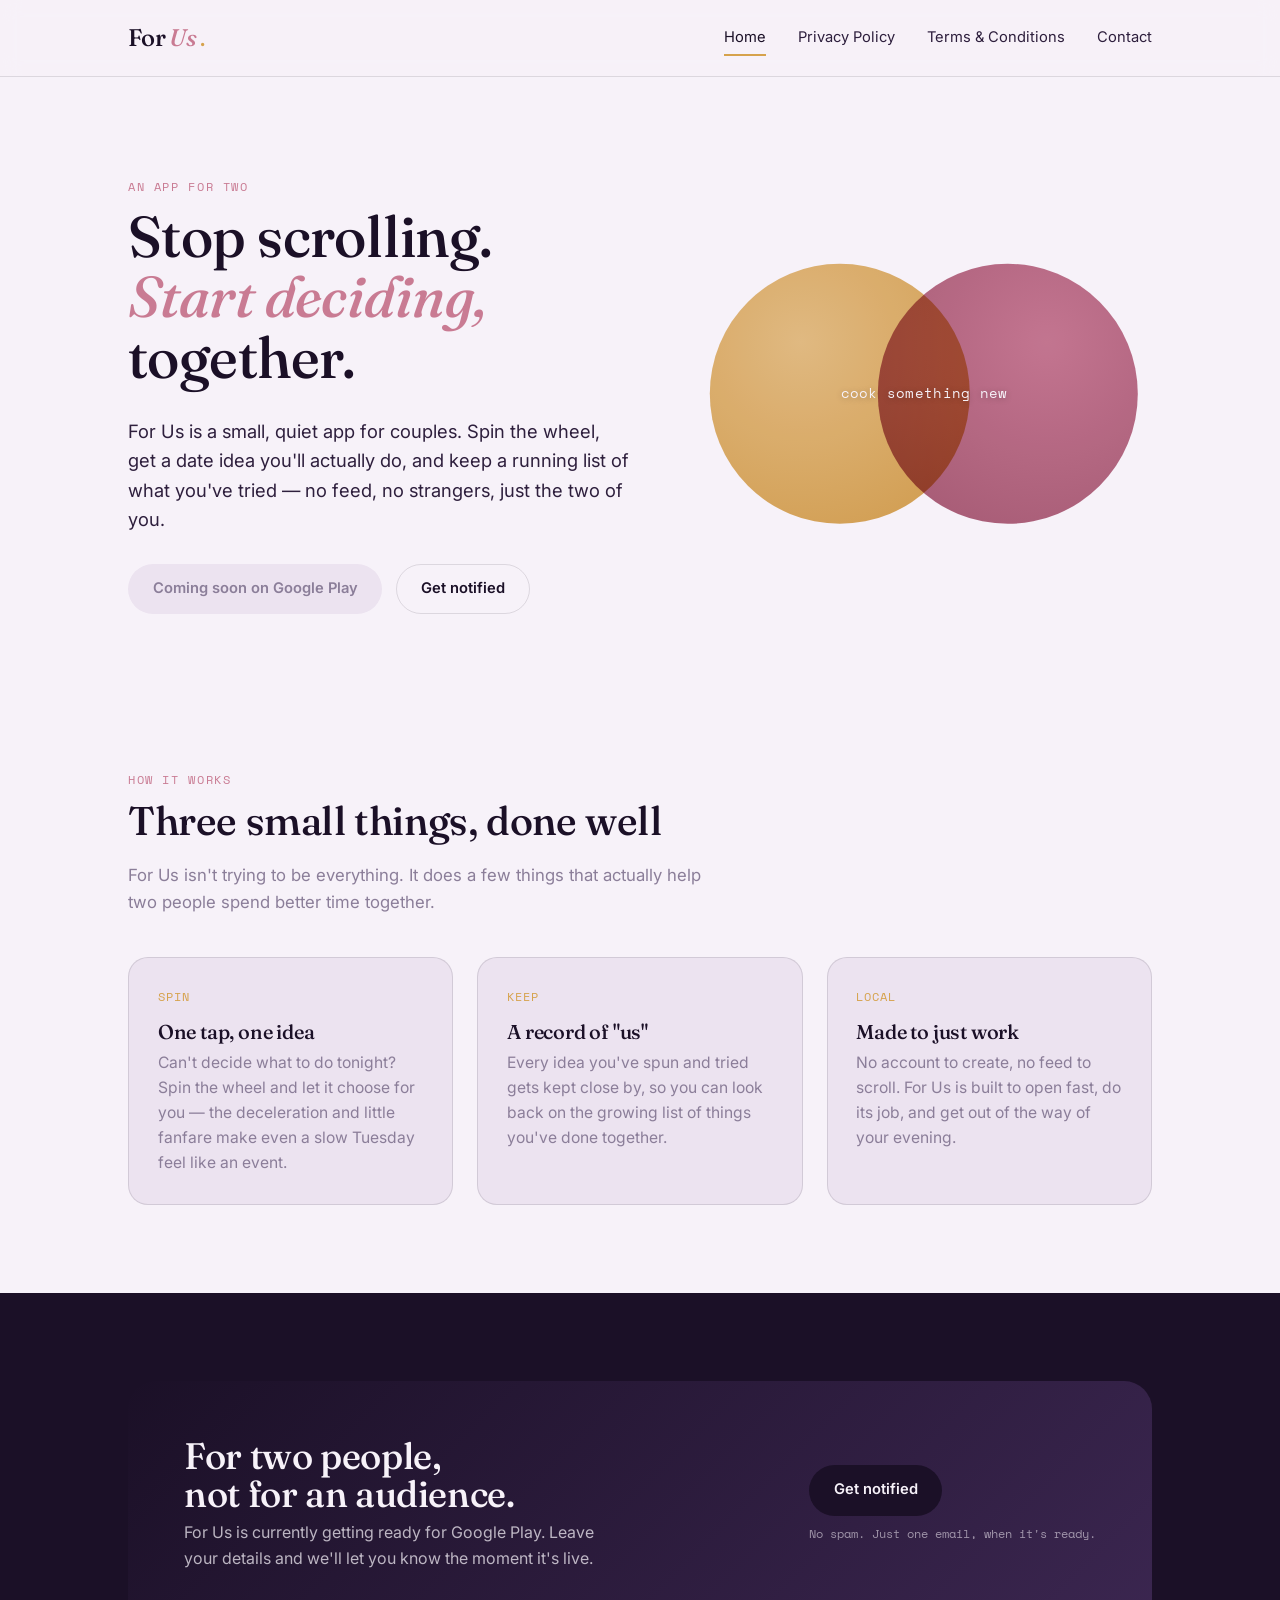
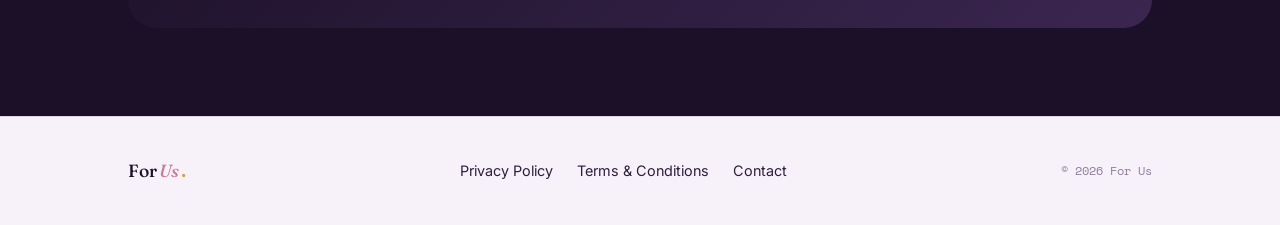
==== index.html @ aa95c403 "Add files via upload" ====
<!DOCTYPE html>
<html lang="en">
<head>
<meta charset="UTF-8">
<meta name="viewport" content="width=device-width, initial-scale=1.0">
<title>For Us — an app for two</title>
<meta name="description" content="For Us is a small app for couples: spin for a date idea, keep track of what you've tried, and decide together — no algorithm required.">
<link rel="preconnect" href="https://fonts.googleapis.com">
<link rel="preconnect" href="https://fonts.gstatic.com" crossorigin>
<link href="https://fonts.googleapis.com/css2?family=Fraunces:ital,wght@0,400;0,500;0,600;1,400;1,500&family=Inter:wght@400;500;600;700&family=Space+Mono:wght@400;700&display=swap" rel="stylesheet">
<link rel="stylesheet" href="assets/css/style.css">
</head>
<body>

<header class="site-header">
  <div class="wrap">
    <a href="index.html" class="wordmark">For<em>Us</em><span class="dot">.</span></a>
    <button class="nav-toggle" aria-expanded="false">MENU</button>
    <nav class="primary">
      <a href="index.html" aria-current="page">Home</a>
      <a href="privacy.html">Privacy Policy</a>
      <a href="terms.html">Terms &amp; Conditions</a>
      <a href="contact.html">Contact</a>
    </nav>
  </div>
</header>

<main>

  <section class="hero">
    <div class="wrap">
      <div>
        <span class="eyebrow">An app for two</span>
        <h1>Stop scrolling.<br><em>Start deciding,</em><br>together.</h1>
        <p class="lede">For Us is a small, quiet app for couples. Spin the wheel, get a date idea you'll actually do, and keep a running list of what you've tried — no feed, no strangers, just the two of you.</p>
        <div class="cta-row">
          <span class="btn btn-pill-soft">Coming soon on Google Play</span>
          <a href="contact.html" class="btn btn-ghost">Get notified</a>
        </div>
      </div>
      <div class="venn" aria-hidden="true">
        <div class="circle a"></div>
        <div class="circle b"></div>
        <div class="overlap-text"><span>cook something new</span></div>
      </div>
    </div>
  </section>

  <section>
    <div class="wrap">
      <div class="section-head">
        <span class="eyebrow">How it works</span>
        <h2>Three small things, done well</h2>
        <p>For Us isn't trying to be everything. It does a few things that actually help two people spend better time together.</p>
      </div>
      <div class="feature-grid">
        <div class="feature-card">
          <span class="mark">SPIN</span>
          <h3>One tap, one idea</h3>
          <p>Can't decide what to do tonight? Spin the wheel and let it choose for you — the deceleration and little fanfare make even a slow Tuesday feel like an event.</p>
        </div>
        <div class="feature-card">
          <span class="mark">KEEP</span>
          <h3>A record of "us"</h3>
          <p>Every idea you've spun and tried gets kept close by, so you can look back on the growing list of things you've done together.</p>
        </div>
        <div class="feature-card">
          <span class="mark">LOCAL</span>
          <h3>Made to just work</h3>
          <p>No account to create, no feed to scroll. For Us is built to open fast, do its job, and get out of the way of your evening.</p>
        </div>
      </div>
    </div>
  </section>

  <section class="section-ink">
    <div class="wrap">
      <div class="cta-band">
        <div>
          <h2>For two people,<br>not for an audience.</h2>
          <p>For Us is currently getting ready for Google Play. Leave your details and we'll let you know the moment it's live.</p>
        </div>
        <div class="cta-actions">
          <a href="contact.html" class="btn btn-solid">Get notified</a>
          <small>No spam. Just one email, when it's ready.</small>
        </div>
      </div>
    </div>
  </section>

</main>

<footer class="site-footer">
  <div class="wrap">
    <a href="index.html" class="wordmark" style="font-size:1.1rem;">For<em>Us</em><span class="dot">.</span></a>
    <nav class="foot-links">
      <a href="privacy.html">Privacy Policy</a>
      <a href="terms.html">Terms &amp; Conditions</a>
      <a href="contact.html">Contact</a>
    </nav>
    <span class="fine">© <span data-year>2026</span> For Us</span>
  </div>
</footer>

<script src="assets/js/main.js"></script>
</body>
</html>
---- assets/css/style.css ----
/* ==========================================================================
   For Us — design tokens
   Ink (deep aubergine) · Paper (pale lavender-white) · Gold · Rose · Mist
   ========================================================================== */

:root {
  --ink: #1B1027;
  --ink-soft: #2E1F3D;
  --paper: #F7F2F9;
  --paper-dim: #ECE3F0;
  --gold: #D6A24C;
  --gold-soft: #E8C384;
  --rose: #C97B93;
  --mist: #8B7E99;
  --line: rgba(27, 16, 39, 0.12);

  --display: 'Fraunces', Georgia, serif;
  --body: 'Inter', -apple-system, BlinkMacSystemFont, sans-serif;
  --mono: 'Space Mono', 'Courier New', monospace;

  --max: 1120px;
  --pad: clamp(1.25rem, 4vw, 3rem);
}

* { box-sizing: border-box; }

html {
  scroll-behavior: smooth;
}

@media (prefers-reduced-motion: reduce) {
  html { scroll-behavior: auto; }
  *, *::before, *::after {
    animation-duration: 0.001ms !important;
    animation-iteration-count: 1 !important;
    transition-duration: 0.001ms !important;
    scroll-behavior: auto !important;
  }
}

body {
  margin: 0;
  background: var(--paper);
  color: var(--ink);
  font-family: var(--body);
  font-size: 16px;
  line-height: 1.6;
  -webkit-font-smoothing: antialiased;
}

img { max-width: 100%; display: block; }

a {
  color: inherit;
  text-decoration-color: var(--rose);
  text-underline-offset: 3px;
}

h1, h2, h3 {
  font-family: var(--display);
  font-weight: 500;
  line-height: 1.05;
  margin: 0 0 0.5em;
  letter-spacing: -0.01em;
}

.eyebrow {
  font-family: var(--mono);
  font-size: 0.72rem;
  letter-spacing: 0.14em;
  text-transform: uppercase;
  color: var(--rose);
  display: inline-block;
  margin-bottom: 0.9em;
}

.wrap {
  max-width: var(--max);
  margin: 0 auto;
  padding-left: var(--pad);
  padding-right: var(--pad);
}

/* ---------- header ---------- */

.site-header {
  position: sticky;
  top: 0;
  z-index: 50;
  background: rgba(247, 242, 249, 0.86);
  backdrop-filter: blur(10px);
  border-bottom: 1px solid var(--line);
}

.site-header .wrap {
  display: flex;
  align-items: center;
  justify-content: space-between;
  height: 76px;
}

.wordmark {
  font-family: var(--display);
  font-size: 1.5rem;
  font-weight: 500;
  letter-spacing: -0.01em;
  text-decoration: none;
  color: var(--ink);
  display: flex;
  align-items: baseline;
  gap: 0.15em;
}
.wordmark em {
  font-style: italic;
  color: var(--rose);
}
.wordmark .dot {
  color: var(--gold);
  font-size: 1.3rem;
  line-height: 0;
}

nav.primary {
  display: flex;
  align-items: center;
  gap: 2rem;
}
nav.primary a {
  font-size: 0.92rem;
  text-decoration: none;
  color: var(--ink-soft);
  position: relative;
}
nav.primary a[aria-current="page"] {
  color: var(--ink);
}
nav.primary a[aria-current="page"]::after {
  content: "";
  position: absolute;
  left: 0; right: 0; bottom: -6px;
  height: 2px;
  background: var(--gold);
}

.nav-toggle { display: none; }

@media (max-width: 720px) {
  nav.primary {
    position: fixed;
    inset: 76px 0 0 0;
    background: var(--paper);
    flex-direction: column;
    justify-content: flex-start;
    align-items: flex-start;
    gap: 1.6rem;
    padding: 2.2rem var(--pad);
    transform: translateY(-8px);
    opacity: 0;
    pointer-events: none;
    transition: opacity 0.2s ease, transform 0.2s ease;
  }
  nav.primary.open {
    opacity: 1;
    transform: translateY(0);
    pointer-events: auto;
  }
  nav.primary a { font-size: 1.25rem; }
  .nav-toggle {
    display: block;
    background: none;
    border: none;
    font-family: var(--mono);
    font-size: 0.8rem;
    letter-spacing: 0.08em;
    cursor: pointer;
    color: var(--ink);
  }
}

/* ---------- buttons ---------- */

.btn {
  display: inline-flex;
  align-items: center;
  gap: 0.5em;
  border-radius: 999px;
  padding: 0.85em 1.6em;
  font-size: 0.92rem;
  font-weight: 600;
  text-decoration: none;
  border: 1px solid transparent;
  cursor: pointer;
  transition: transform 0.15s ease, background 0.15s ease, border-color .15s ease;
}
.btn:focus-visible, a:focus-visible, button:focus-visible {
  outline: 2px solid var(--gold);
  outline-offset: 3px;
}
.btn-solid {
  background: var(--ink);
  color: var(--paper);
}
.btn-solid:hover { transform: translateY(-1px); background: var(--ink-soft); }

.btn-ghost {
  background: transparent;
  border-color: var(--line);
  color: var(--ink);
}
.btn-ghost:hover { border-color: var(--rose); }

.btn-pill-soft {
  background: var(--paper-dim);
  color: var(--mist);
  cursor: default;
}

/* ---------- hero ---------- */

.hero {
  padding: clamp(3rem, 8vw, 6rem) 0 clamp(2rem, 6vw, 4rem);
}
.hero .wrap {
  display: grid;
  grid-template-columns: 1.05fr 0.95fr;
  gap: clamp(2rem, 5vw, 4rem);
  align-items: center;
}
@media (max-width: 860px) {
  .hero .wrap { grid-template-columns: 1fr; }
}

.hero h1 {
  font-size: clamp(2.4rem, 5.2vw, 3.6rem);
}
.hero h1 em {
  font-style: italic;
  color: var(--rose);
}
.hero p.lede {
  font-size: 1.15rem;
  color: var(--ink-soft);
  max-width: 42ch;
  margin: 0 0 1.8rem;
}
.hero .cta-row {
  display: flex;
  flex-wrap: wrap;
  gap: 0.9rem;
  align-items: center;
}

/* signature: interlocking circles */

.venn {
  position: relative;
  width: min(420px, 90vw);
  height: min(420px, 90vw);
  margin: 0 auto;
}
.venn .circle {
  position: absolute;
  top: 50%;
  width: 62%;
  height: 62%;
  border-radius: 50%;
  mix-blend-mode: multiply;
}
.venn .circle.a {
  left: 30%;
  transform: translate(-50%, -50%);
  background: radial-gradient(circle at 35% 30%, var(--gold-soft), var(--gold));
  animation: drift-a 9s ease-in-out infinite;
}
.venn .circle.b {
  left: 70%;
  transform: translate(-50%, -50%);
  background: radial-gradient(circle at 65% 30%, var(--rose), #a85c74);
  animation: drift-b 9s ease-in-out infinite;
}
@keyframes drift-a {
  0%, 100% { left: 30%; }
  50% { left: 34%; }
}
@keyframes drift-b {
  0%, 100% { left: 70%; }
  50% { left: 66%; }
}
.venn .overlap-text {
  position: absolute;
  inset: 0;
  display: flex;
  align-items: center;
  justify-content: center;
  text-align: center;
  padding: 0 18%;
}
.venn .overlap-text span {
  font-family: var(--mono);
  font-size: 0.85rem;
  letter-spacing: 0.02em;
  color: var(--paper);
  text-shadow: 0 1px 6px rgba(0,0,0,0.25);
  transition: opacity 0.5s ease;
}

/* ---------- sections ---------- */

section { padding: clamp(3rem, 7vw, 5.5rem) 0; }
.section-ink {
  background: var(--ink);
  color: var(--paper);
}
.section-ink .eyebrow { color: var(--gold-soft); }
.section-ink .mist-text { color: rgba(247,242,249,0.7); }

.section-head {
  max-width: 60ch;
  margin-bottom: 2.6rem;
}
.section-head h2 { font-size: clamp(1.8rem, 3.4vw, 2.5rem); }
.section-head p { color: var(--mist); font-size: 1.05rem; }
.section-ink .section-head p { color: rgba(247,242,249,0.72); }

.feature-grid {
  display: grid;
  grid-template-columns: repeat(3, 1fr);
  gap: 1.5rem;
}
@media (max-width: 860px) {
  .feature-grid { grid-template-columns: 1fr; }
}
.feature-card {
  background: var(--paper-dim);
  border-radius: 20px;
  padding: 1.8rem;
  border: 1px solid var(--line);
}
.section-ink .feature-card {
  background: rgba(247,242,249,0.06);
  border-color: rgba(247,242,249,0.14);
}
.feature-card .mark {
  font-family: var(--mono);
  font-size: 0.75rem;
  color: var(--gold);
  letter-spacing: 0.08em;
  display: block;
  margin-bottom: 0.9rem;
}
.feature-card h3 {
  font-size: 1.25rem;
  margin-bottom: 0.5rem;
}
.feature-card p {
  color: var(--mist);
  font-size: 0.98rem;
  margin: 0;
}
.section-ink .feature-card p { color: rgba(247,242,249,0.72); }

/* download / CTA band */
.cta-band {
  display: flex;
  flex-wrap: wrap;
  align-items: center;
  justify-content: space-between;
  gap: 2rem;
  background: linear-gradient(135deg, var(--ink) 0%, #3B2650 100%);
  color: var(--paper);
  border-radius: 28px;
  padding: clamp(2rem, 5vw, 3.5rem);
}
.cta-band h2 { font-size: clamp(1.7rem, 3vw, 2.3rem); margin-bottom: 0.4rem; }
.cta-band p { color: rgba(247,242,249,0.72); margin: 0; max-width: 44ch; }
.cta-actions { display: flex; flex-direction: column; gap: 0.6rem; align-items: flex-start; }
.cta-actions small { font-family: var(--mono); font-size: 0.72rem; color: rgba(247,242,249,0.55); }

/* ---------- footer ---------- */

.site-footer {
  border-top: 1px solid var(--line);
  padding: 2.5rem 0;
}
.site-footer .wrap {
  display: flex;
  flex-wrap: wrap;
  gap: 1.5rem;
  align-items: center;
  justify-content: space-between;
}
.site-footer .foot-links {
  display: flex;
  gap: 1.5rem;
  flex-wrap: wrap;
  font-size: 0.9rem;
}
.site-footer .foot-links a { text-decoration: none; color: var(--ink-soft); }
.site-footer .foot-links a:hover { color: var(--rose); }
.site-footer .fine {
  font-family: var(--mono);
  font-size: 0.75rem;
  color: var(--mist);
}

/* ---------- legal / doc pages ---------- */

.doc {
  padding: clamp(2.5rem, 6vw, 4rem) 0 4rem;
}
.doc .wrap { max-width: 760px; }
.doc h1 { font-size: clamp(2rem, 4vw, 2.6rem); margin-bottom: 0.3rem; }
.doc .updated {
  font-family: var(--mono);
  font-size: 0.78rem;
  color: var(--mist);
  margin-bottom: 2.5rem;
  display: block;
}
.doc h2 {
  font-size: 1.3rem;
  margin-top: 2.4rem;
  padding-top: 0.4rem;
  border-top: 1px solid var(--line);
}
.doc h2:first-of-type { border-top: none; padding-top: 0; }
.doc p, .doc li { color: var(--ink-soft); font-size: 1rem; }
.doc ul { padding-left: 1.2rem; }
.doc a { color: var(--rose); }
.doc strong { color: var(--ink); }
.doc .callout {
  background: var(--paper-dim);
  border-left: 3px solid var(--gold);
  border-radius: 4px;
  padding: 1rem 1.2rem;
  font-size: 0.92rem;
  color: var(--ink-soft);
  margin: 1.5rem 0;
}

/* ---------- contact page specifics ---------- */

.contact-grid {
  display: grid;
  grid-template-columns: repeat(2, 1fr);
  gap: 1.5rem;
  margin-top: 2rem;
}
@media (max-width: 700px) {
  .contact-grid { grid-template-columns: 1fr; }
}
.contact-card {
  background: var(--paper-dim);
  border-radius: 18px;
  padding: 1.6rem;
  border: 1px solid var(--line);
}
.contact-card .mark {
  font-family: var(--mono);
  font-size: 0.72rem;
  color: var(--rose);
  letter-spacing: 0.08em;
  display: block;
  margin-bottom: 0.6rem;
}
.contact-card a.big-link {
  font-family: var(--display);
  font-size: 1.3rem;
  text-decoration: none;
  color: var(--ink);
}
.contact-card a.big-link:hover { color: var(--rose); }
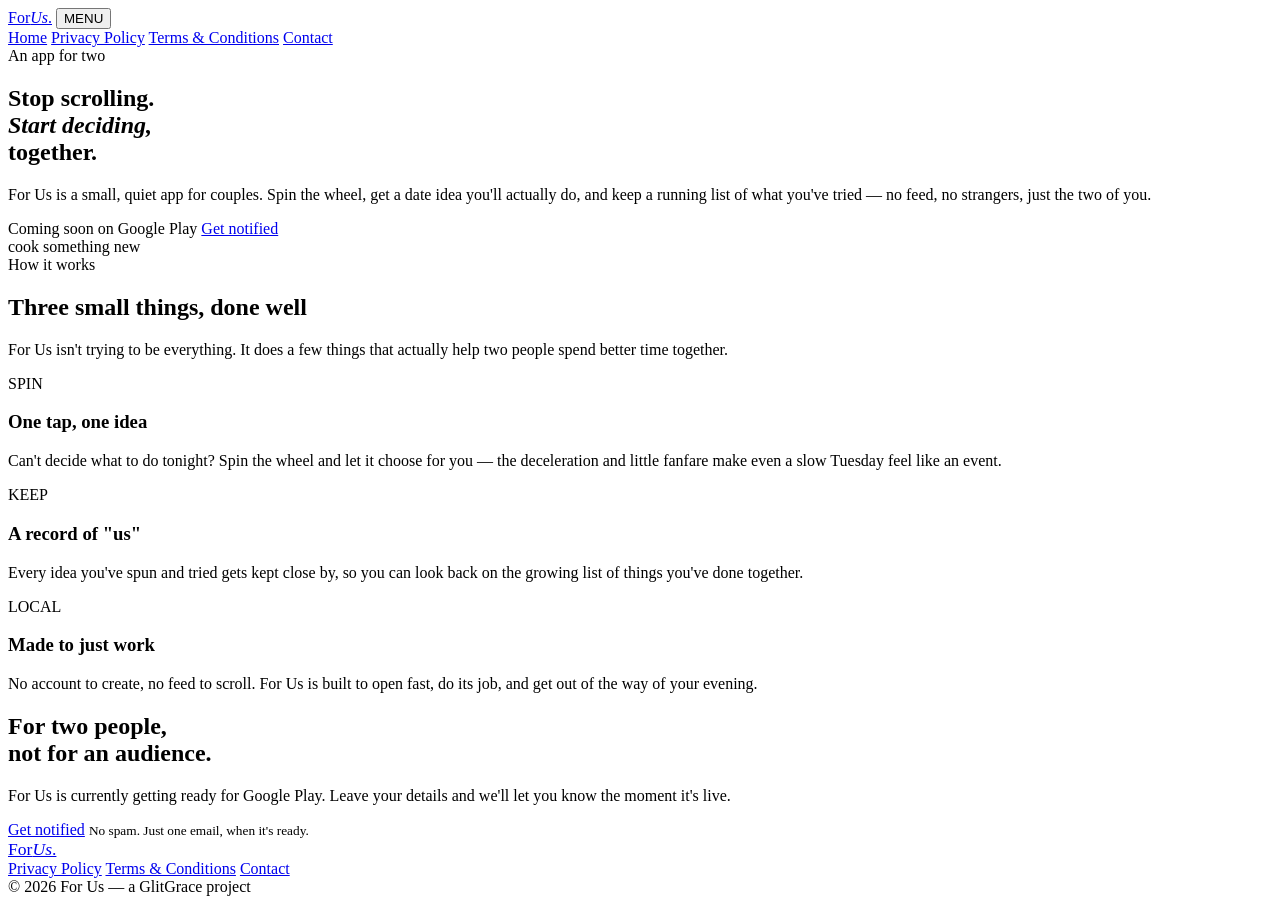
==== commit 5fd5feea: "Add files via upload" ====
--- a/index.html
+++ b/index.html
@@ -3,24 +3,95 @@
 <head>
 <meta charset="UTF-8">
 <meta name="viewport" content="width=device-width, initial-scale=1.0">
-<title>For Us — an app for two</title>
+<title>For Us — an app for two, by GlitGrace</title>
 <meta name="description" content="For Us is a small app for couples: spin for a date idea, keep track of what you've tried, and decide together — no algorithm required.">
+<meta name="keywords" content="For Us app, couples app, date night app, date idea generator, relationship app, GlitGrace">
+<meta name="author" content="GlitGrace">
+<meta name="robots" content="index, follow">
+<link rel="canonical" href="https://glitgrace.in/">
+
+<!-- Favicons -->
+<link rel="icon" href="/favicon.ico" sizes="any">
+<link rel="icon" type="image/svg+xml" href="/assets/img/favicon.svg">
+<link rel="apple-touch-icon" href="/assets/img/apple-touch-icon.png">
+<link rel="manifest" href="/site.webmanifest">
+<meta name="theme-color" content="#1B1027">
+
+<!-- Open Graph -->
+<meta property="og:type" content="website">
+<meta property="og:site_name" content="For Us">
+<meta property="og:title" content="For Us — an app for two">
+<meta property="og:description" content="Stop scrolling. Start deciding, together. Spin for a date idea and keep a running list of what you've tried.">
+<meta property="og:url" content="https://glitgrace.in/">
+<meta property="og:image" content="https://glitgrace.in/assets/img/og-image.png">
+<meta property="og:image:width" content="1200">
+<meta property="og:image:height" content="630">
+<meta property="og:image:alt" content="For Us — an app for two">
+<meta property="og:locale" content="en_IN">
+
+<!-- Twitter -->
+<meta name="twitter:card" content="summary_large_image">
+<meta name="twitter:title" content="For Us — an app for two">
+<meta name="twitter:description" content="Stop scrolling. Start deciding, together. Spin for a date idea and keep a running list of what you've tried.">
+<meta name="twitter:image" content="https://glitgrace.in/assets/img/og-image.png">
+
 <link rel="preconnect" href="https://fonts.googleapis.com">
 <link rel="preconnect" href="https://fonts.gstatic.com" crossorigin>
 <link href="https://fonts.googleapis.com/css2?family=Fraunces:ital,wght@0,400;0,500;0,600;1,400;1,500&family=Inter:wght@400;500;600;700&family=Space+Mono:wght@400;700&display=swap" rel="stylesheet">
-<link rel="stylesheet" href="assets/css/style.css">
+<link rel="stylesheet" href="/assets/css/style.css">
+
+<!-- Structured data -->
+<script type="application/ld+json">
+{
+  "@context": "https://schema.org",
+  "@graph": [
+    {
+      "@type": "Organization",
+      "@id": "https://glitgrace.in/#organization",
+      "name": "GlitGrace",
+      "url": "https://glitgrace.in/",
+      "logo": "https://glitgrace.in/assets/img/icon-512.png",
+      "email": "contact@glitgrace.in",
+      "sameAs": []
+    },
+    {
+      "@type": "WebSite",
+      "@id": "https://glitgrace.in/#website",
+      "url": "https://glitgrace.in/",
+      "name": "For Us",
+      "publisher": { "@id": "https://glitgrace.in/#organization" },
+      "inLanguage": "en"
+    },
+    {
+      "@type": "MobileApplication",
+      "name": "For Us",
+      "operatingSystem": "Android",
+      "applicationCategory": "LifestyleApplication",
+      "description": "A quiet app for couples: spin for a date idea, keep track of what you've tried, and decide together.",
+      "url": "https://glitgrace.in/",
+      "image": "https://glitgrace.in/assets/img/og-image.png",
+      "publisher": { "@id": "https://glitgrace.in/#organization" },
+      "offers": {
+        "@type": "Offer",
+        "price": "0",
+        "priceCurrency": "INR"
+      }
+    }
+  ]
+}
+</script>
 </head>
 <body>
 
 <header class="site-header">
   <div class="wrap">
-    <a href="index.html" class="wordmark">For<em>Us</em><span class="dot">.</span></a>
+    <a href="/" class="wordmark">For<em>Us</em><span class="dot">.</span></a>
     <button class="nav-toggle" aria-expanded="false">MENU</button>
     <nav class="primary">
-      <a href="index.html" aria-current="page">Home</a>
-      <a href="privacy.html">Privacy Policy</a>
-      <a href="terms.html">Terms &amp; Conditions</a>
-      <a href="contact.html">Contact</a>
+      <a href="/" aria-current="page">Home</a>
+      <a href="/privacy.html">Privacy Policy</a>
+      <a href="/terms.html">Terms &amp; Conditions</a>
+      <a href="/contact.html">Contact</a>
     </nav>
   </div>
 </header>
@@ -35,7 +106,7 @@
         <p class="lede">For Us is a small, quiet app for couples. Spin the wheel, get a date idea you'll actually do, and keep a running list of what you've tried — no feed, no strangers, just the two of you.</p>
         <div class="cta-row">
           <span class="btn btn-pill-soft">Coming soon on Google Play</span>
-          <a href="contact.html" class="btn btn-ghost">Get notified</a>
+          <a href="/contact.html" class="btn btn-ghost">Get notified</a>
         </div>
       </div>
       <div class="venn" aria-hidden="true">
@@ -81,7 +152,7 @@
           <p>For Us is currently getting ready for Google Play. Leave your details and we'll let you know the moment it's live.</p>
         </div>
         <div class="cta-actions">
-          <a href="contact.html" class="btn btn-solid">Get notified</a>
+          <a href="/contact.html" class="btn btn-solid">Get notified</a>
           <small>No spam. Just one email, when it's ready.</small>
         </div>
       </div>
@@ -92,16 +163,16 @@
 
 <footer class="site-footer">
   <div class="wrap">
-    <a href="index.html" class="wordmark" style="font-size:1.1rem;">For<em>Us</em><span class="dot">.</span></a>
+    <a href="/" class="wordmark" style="font-size:1.1rem;">For<em>Us</em><span class="dot">.</span></a>
     <nav class="foot-links">
-      <a href="privacy.html">Privacy Policy</a>
-      <a href="terms.html">Terms &amp; Conditions</a>
-      <a href="contact.html">Contact</a>
+      <a href="/privacy.html">Privacy Policy</a>
+      <a href="/terms.html">Terms &amp; Conditions</a>
+      <a href="/contact.html">Contact</a>
     </nav>
-    <span class="fine">© <span data-year>2026</span> For Us</span>
+    <span class="fine">© <span data-year>2026</span> For Us — a GlitGrace project</span>
   </div>
 </footer>
 
-<script src="assets/js/main.js"></script>
+<script src="/assets/js/main.js"></script>
 </body>
 </html>
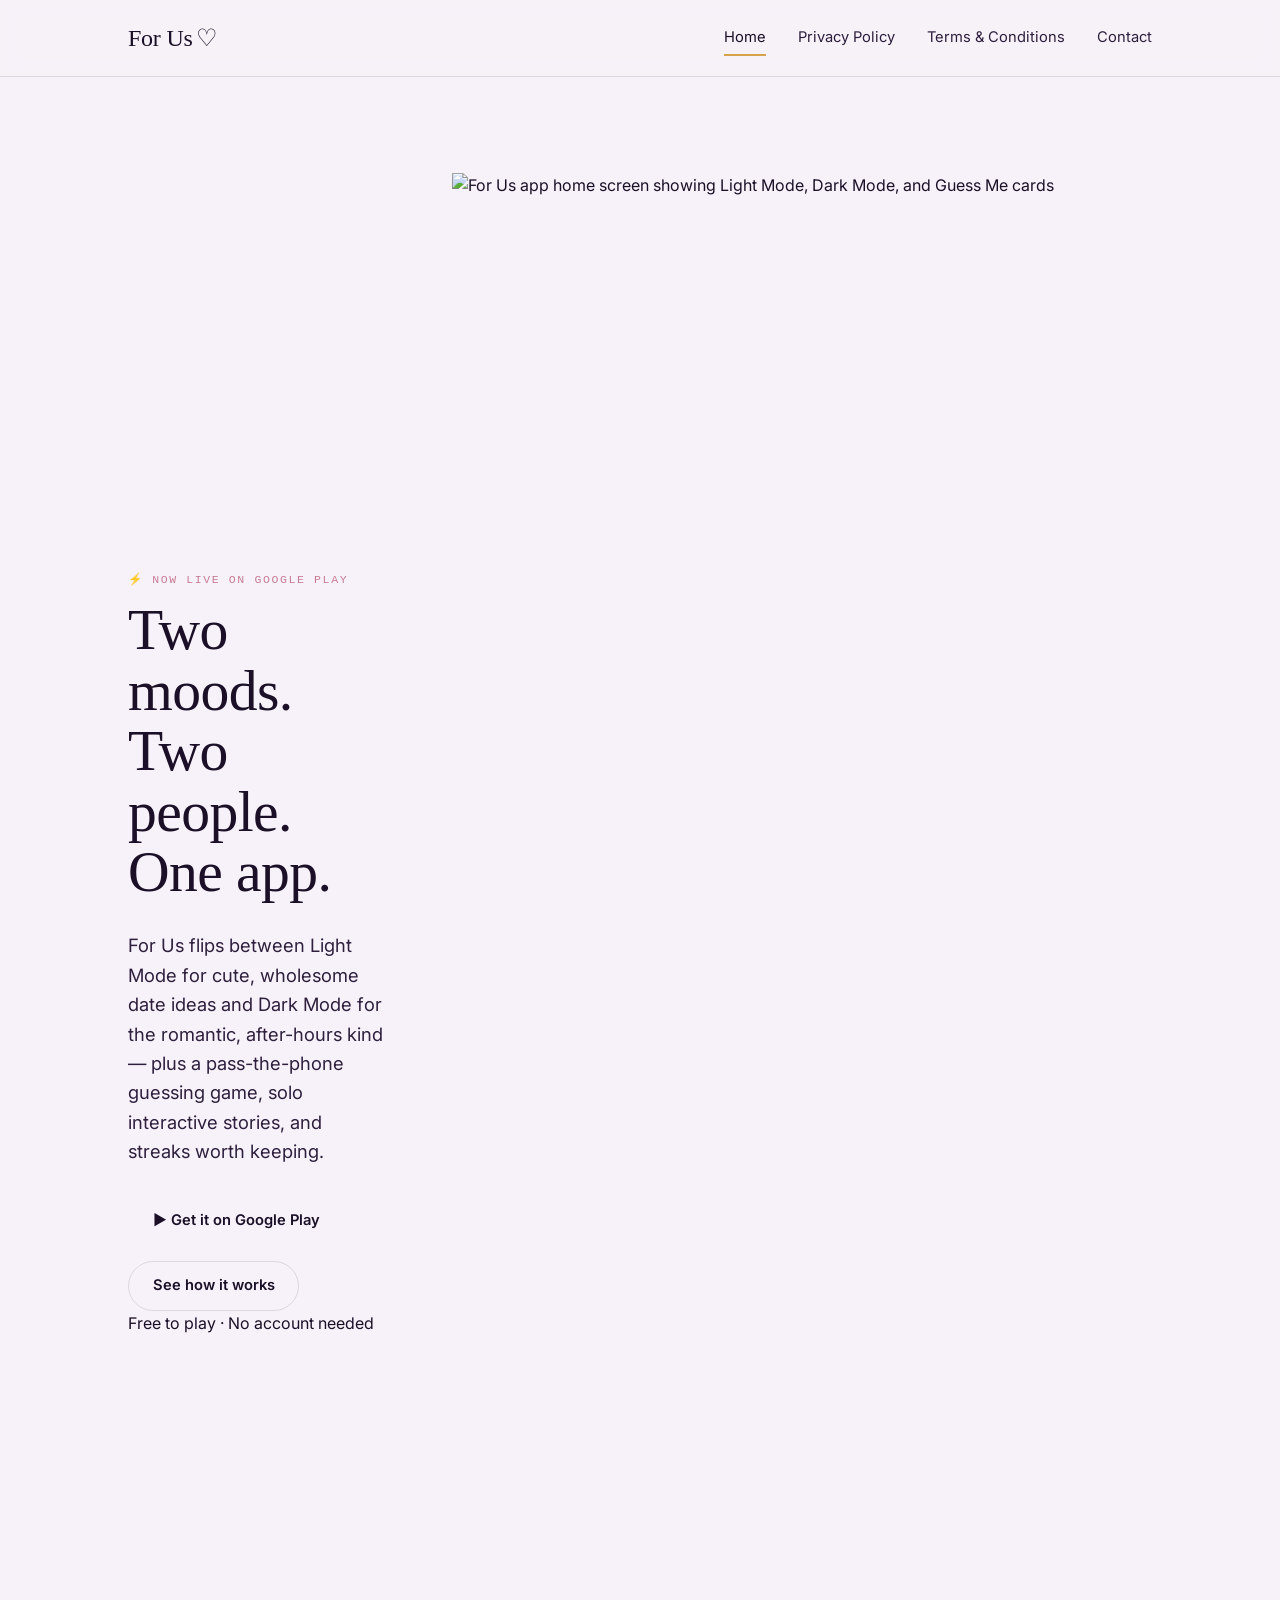
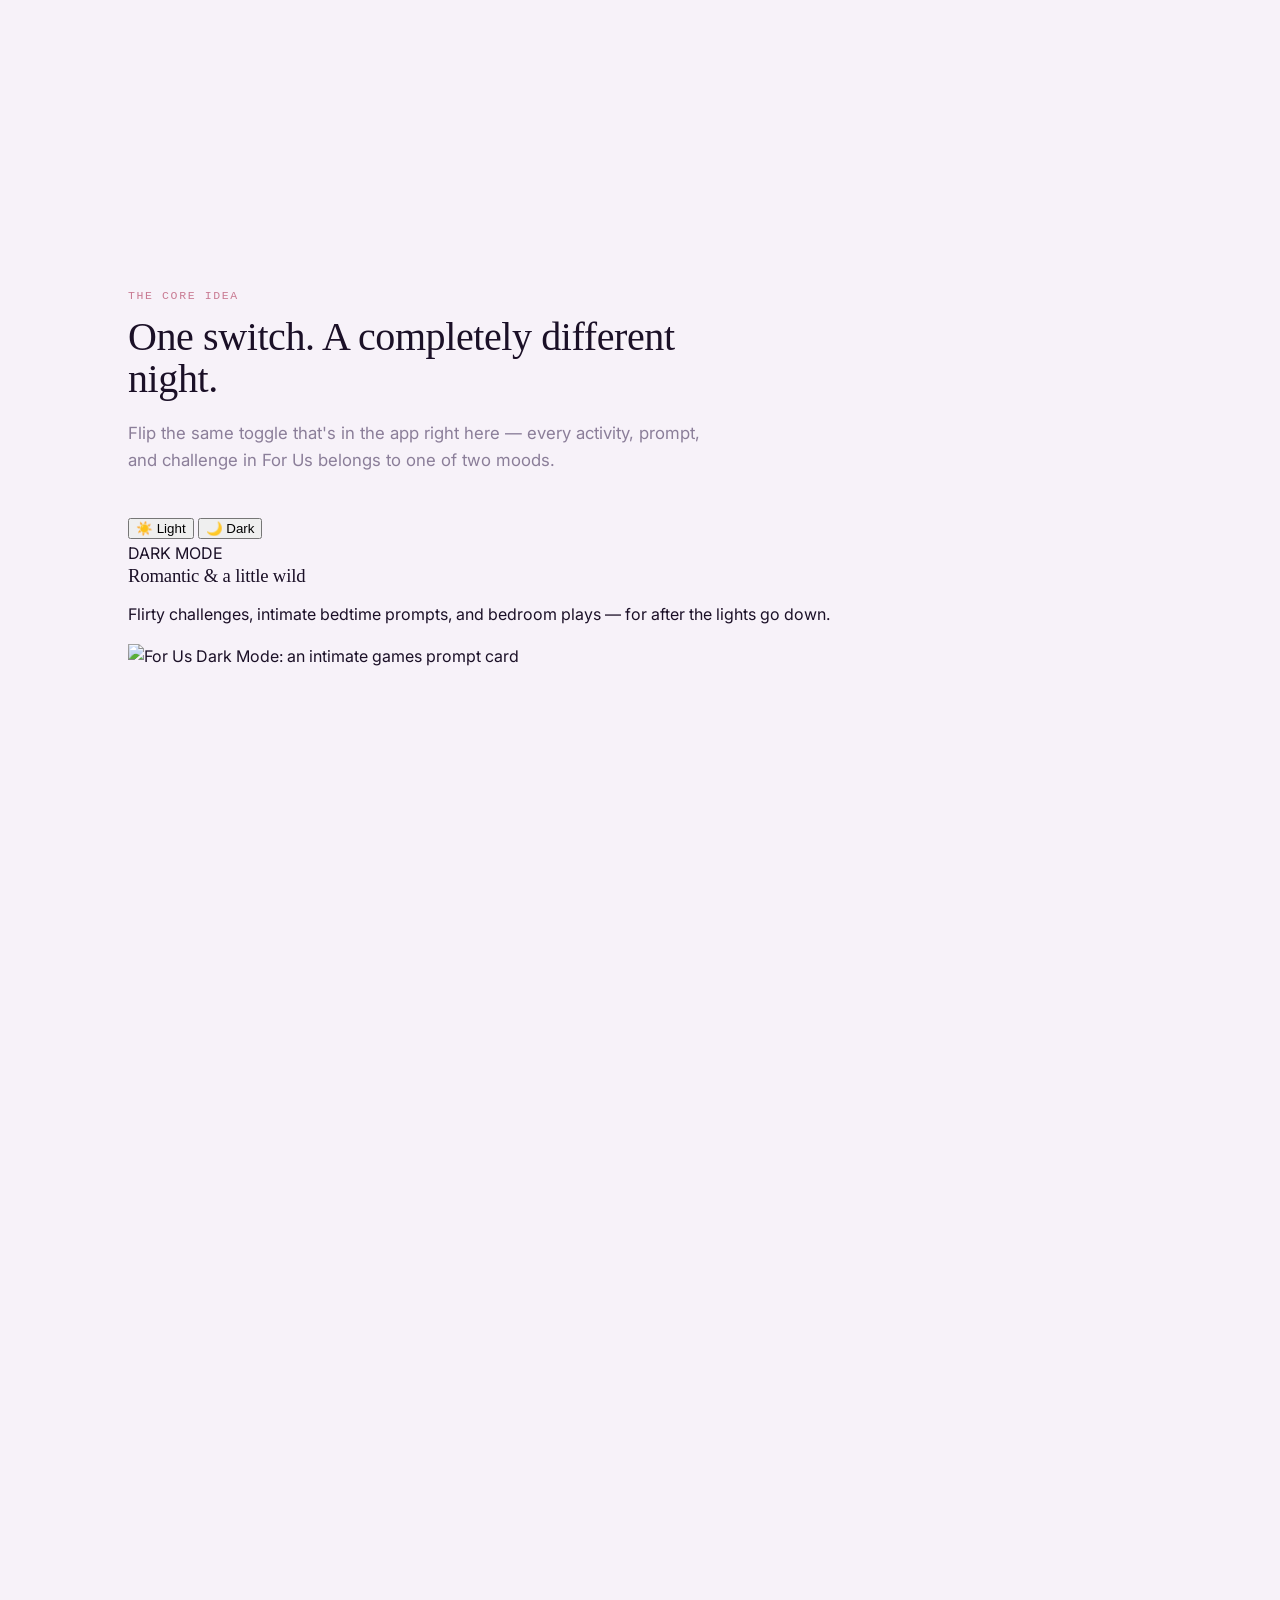
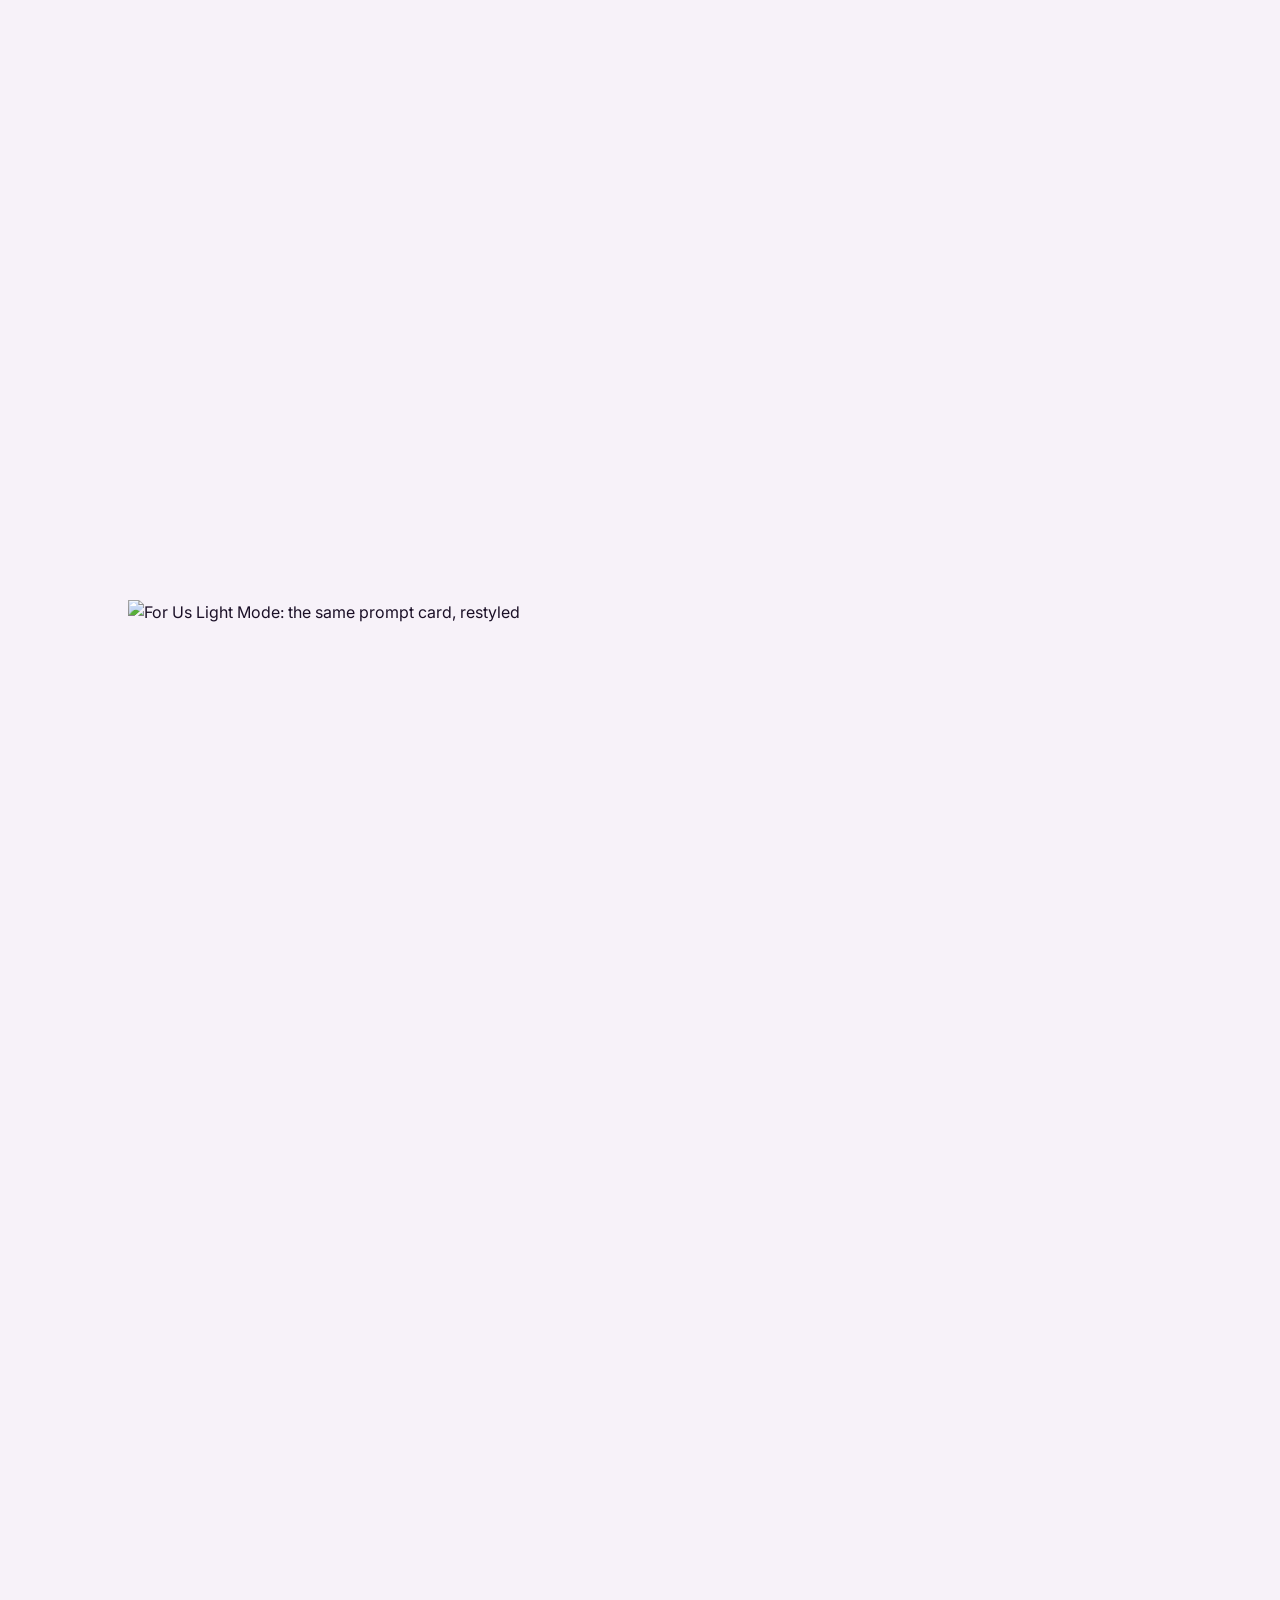
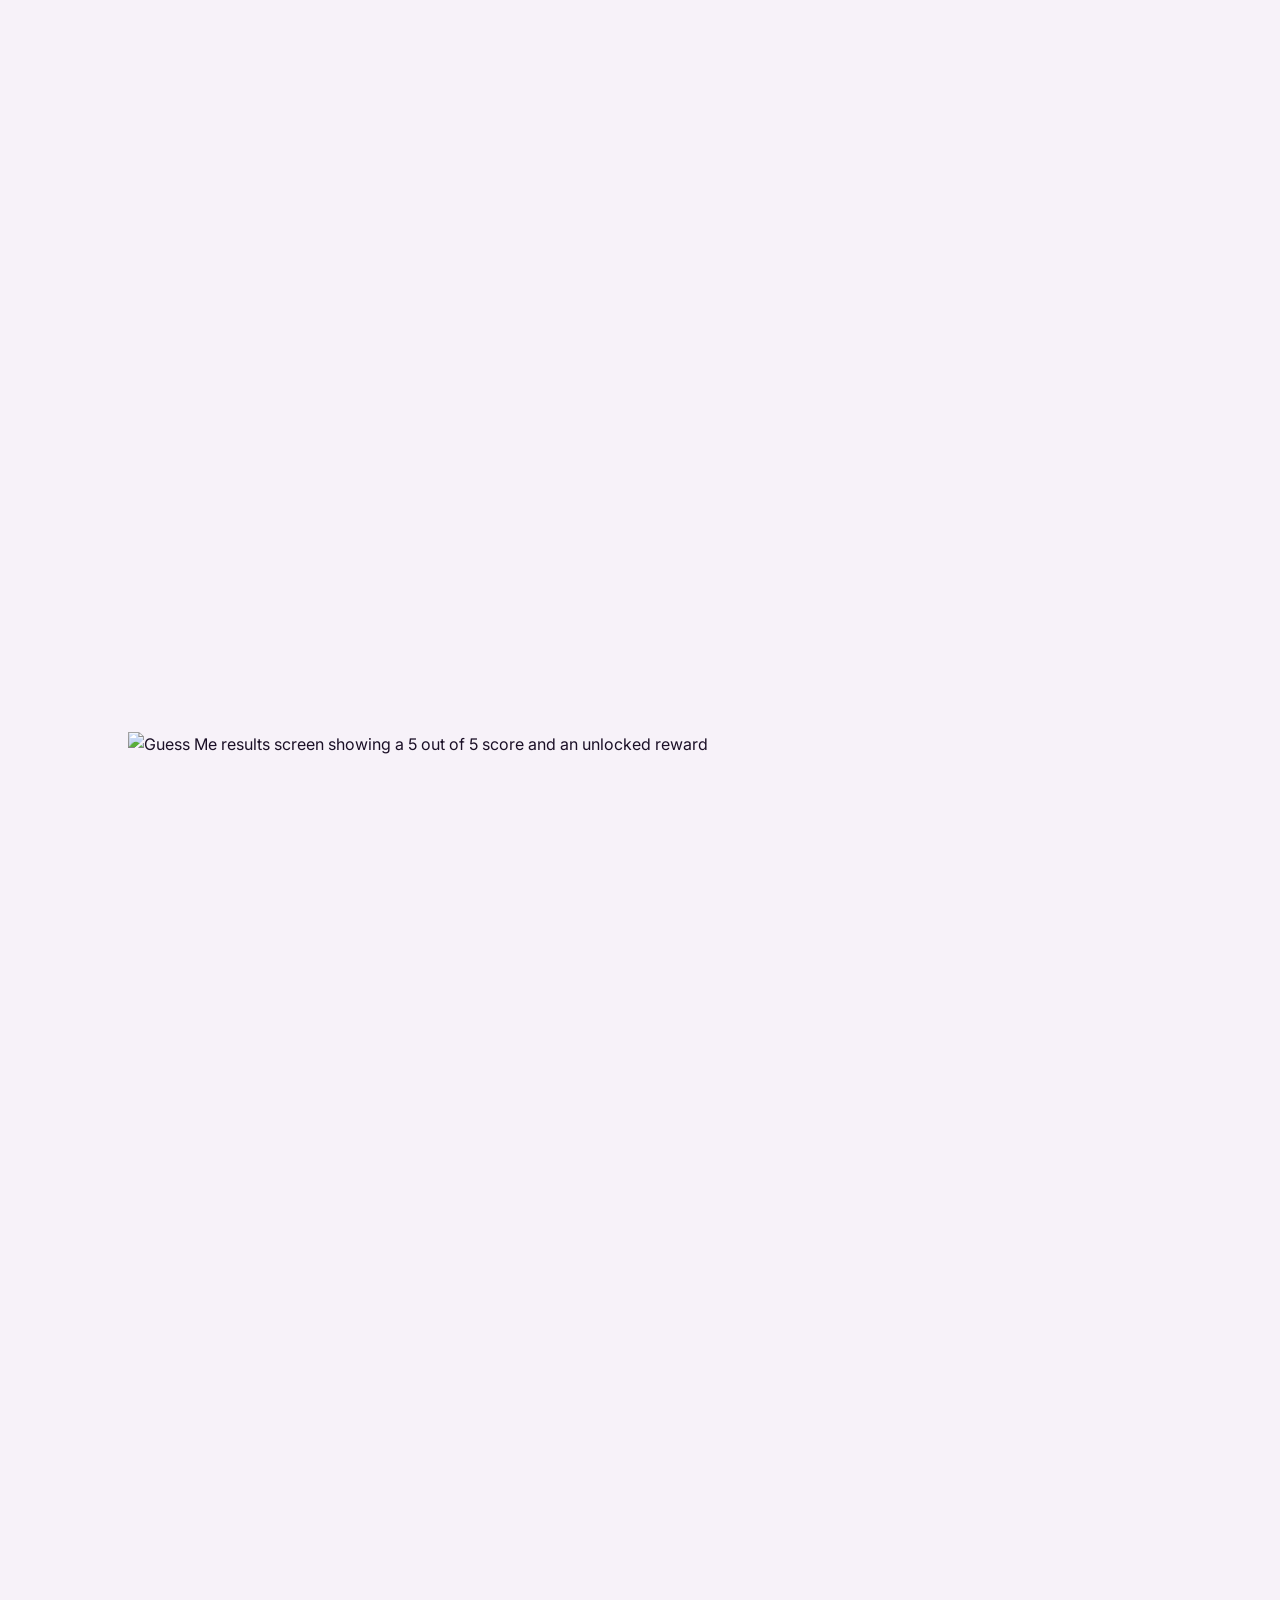
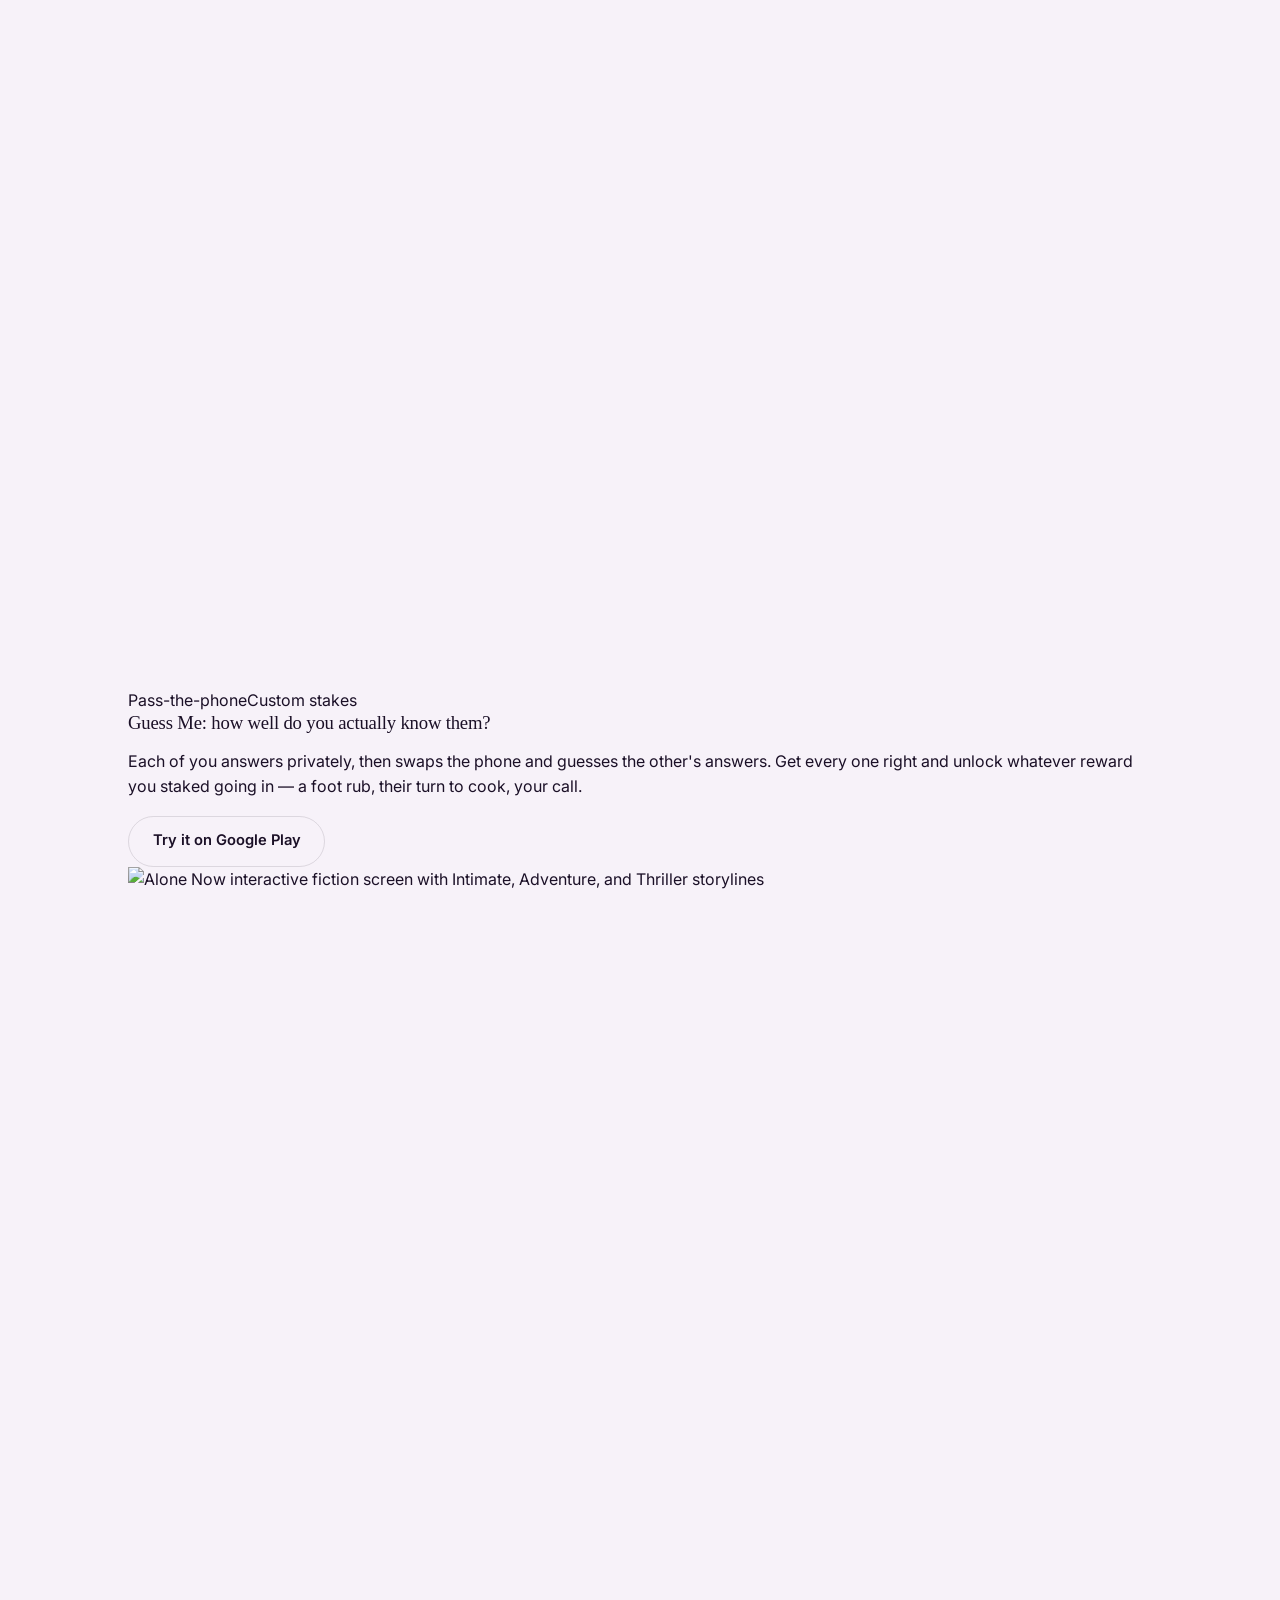
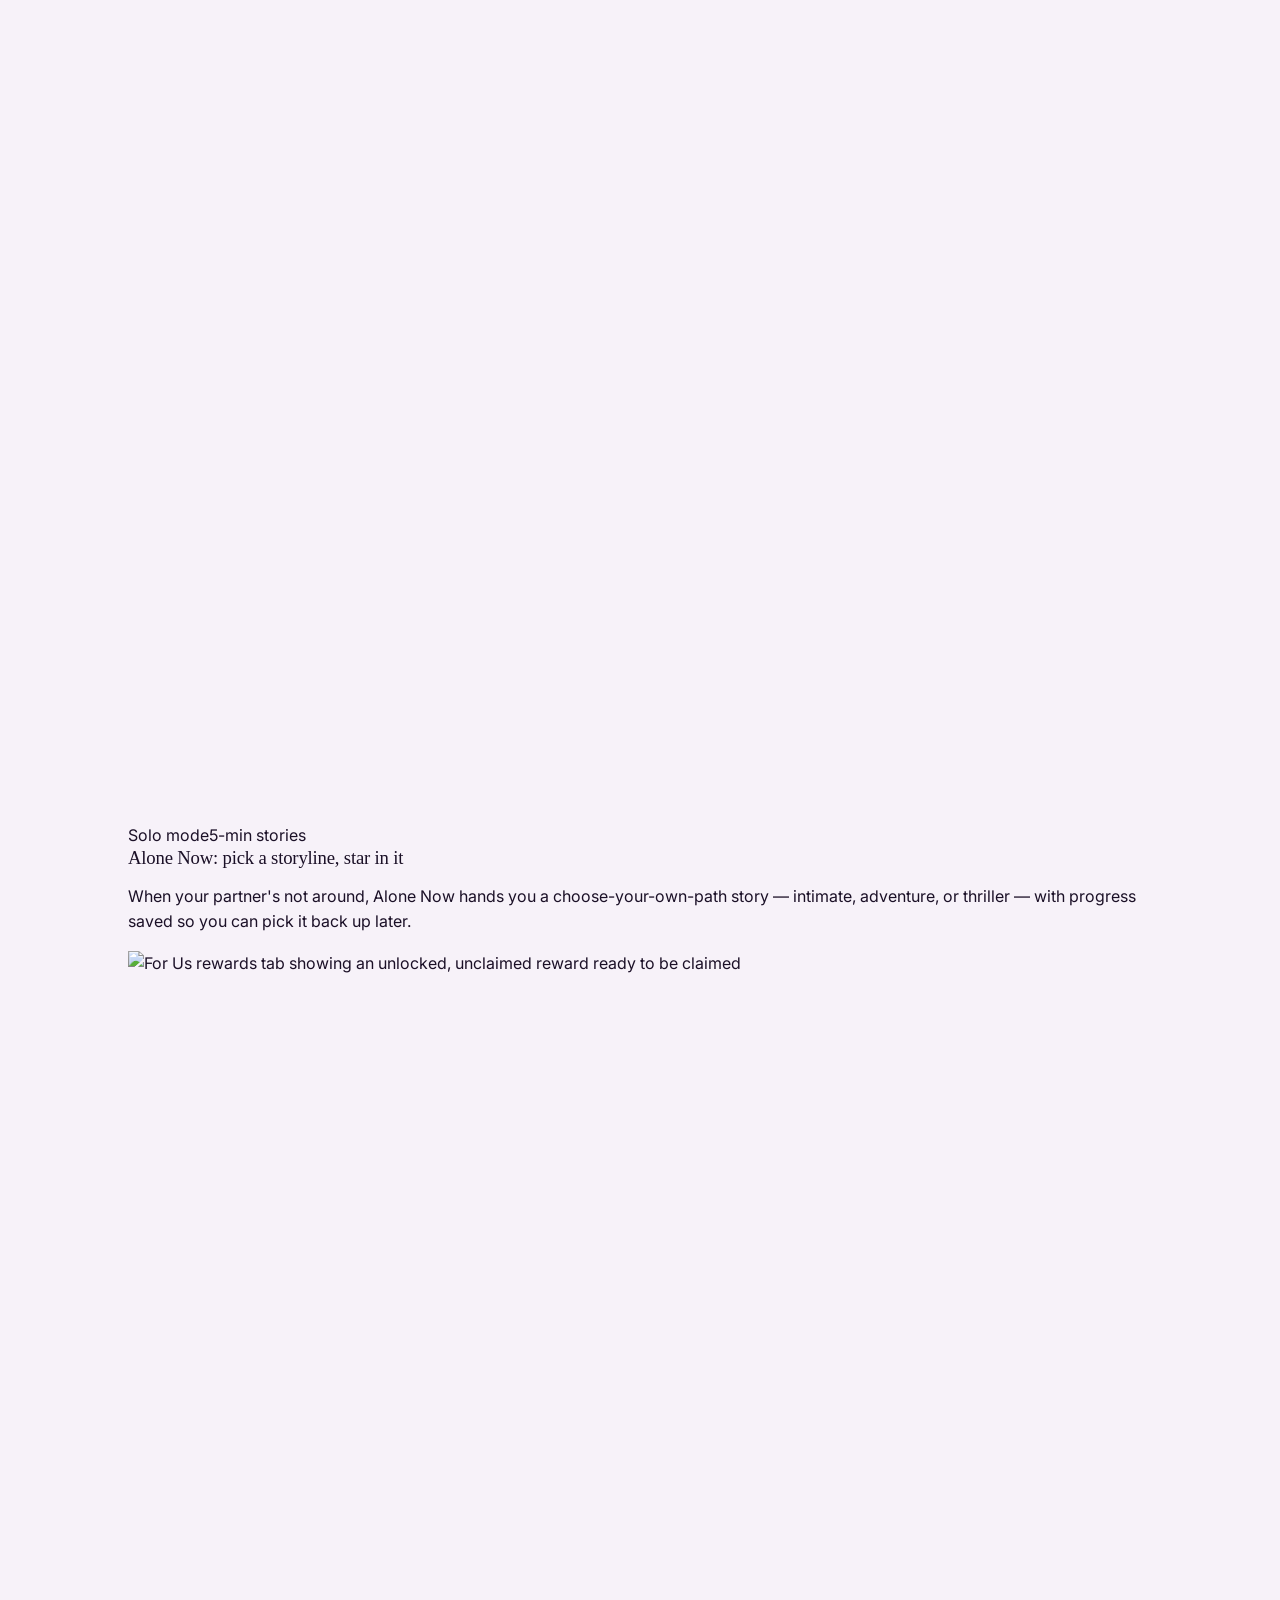
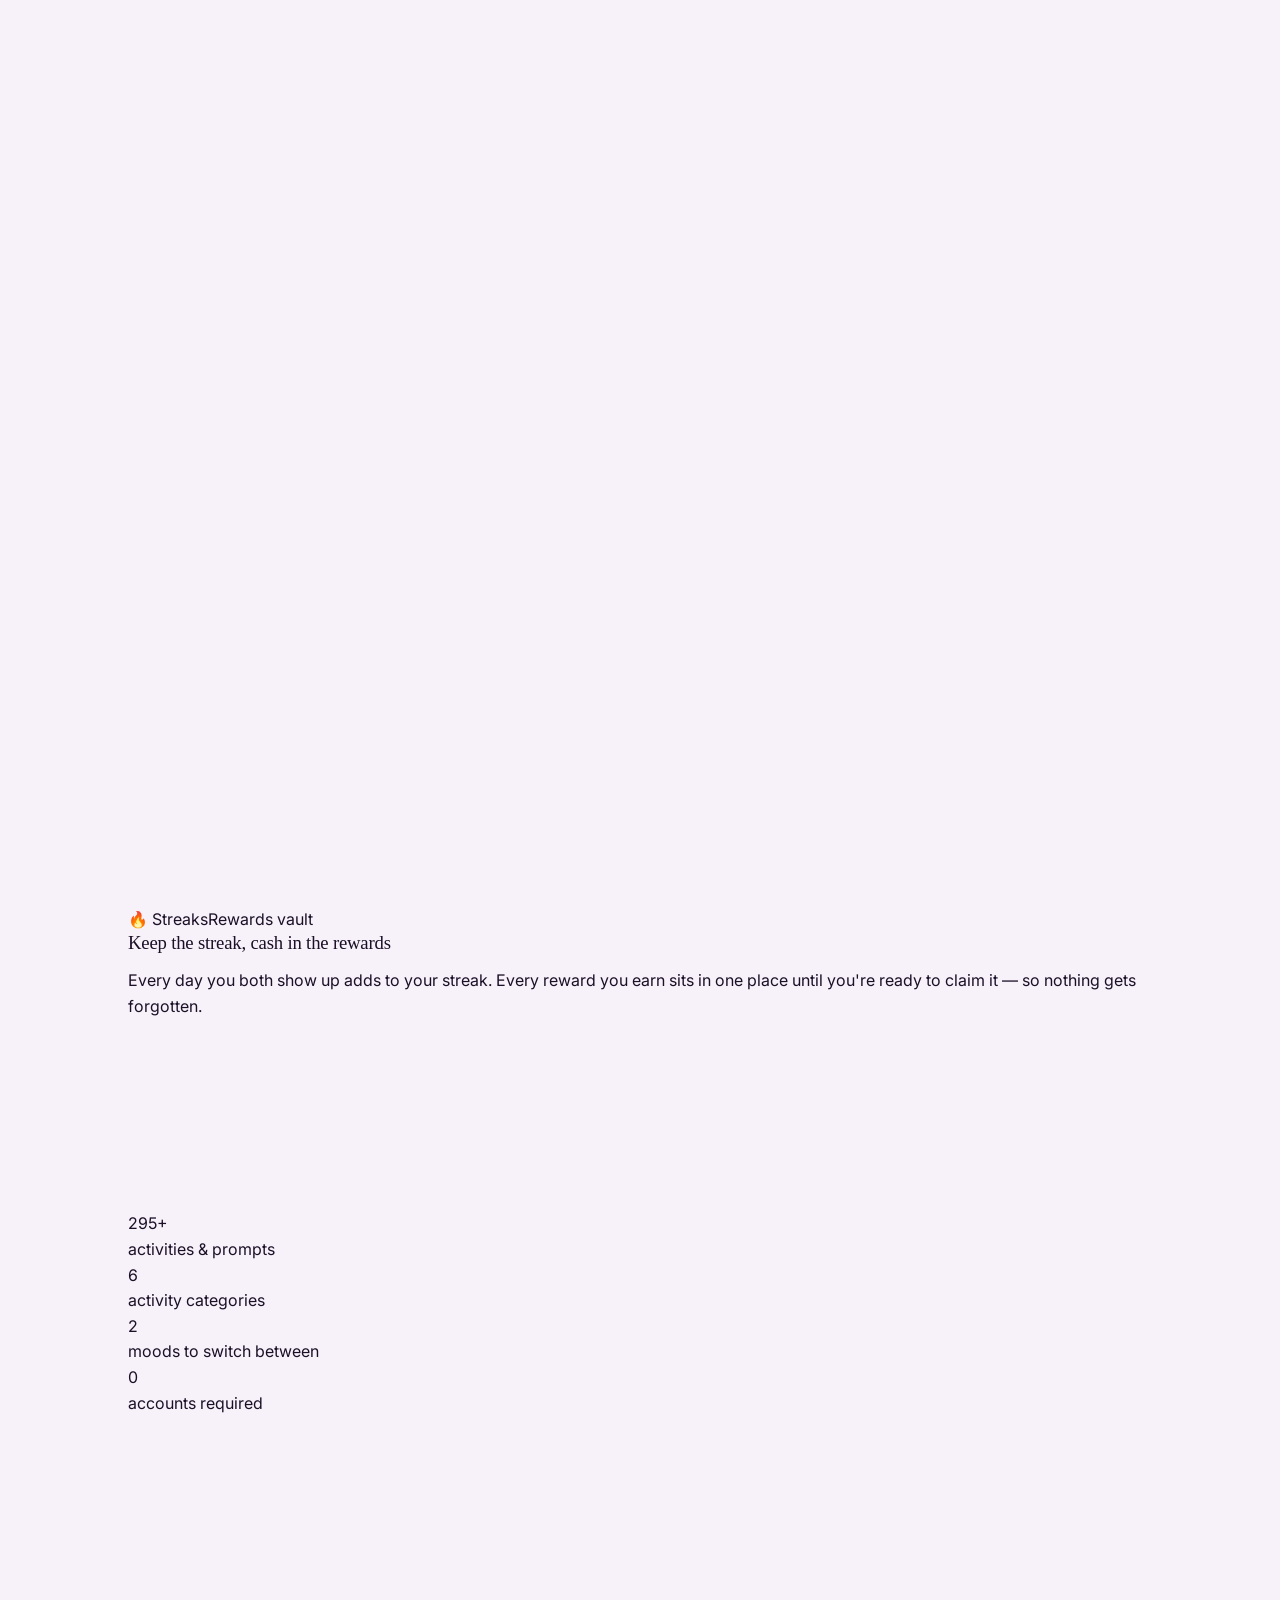
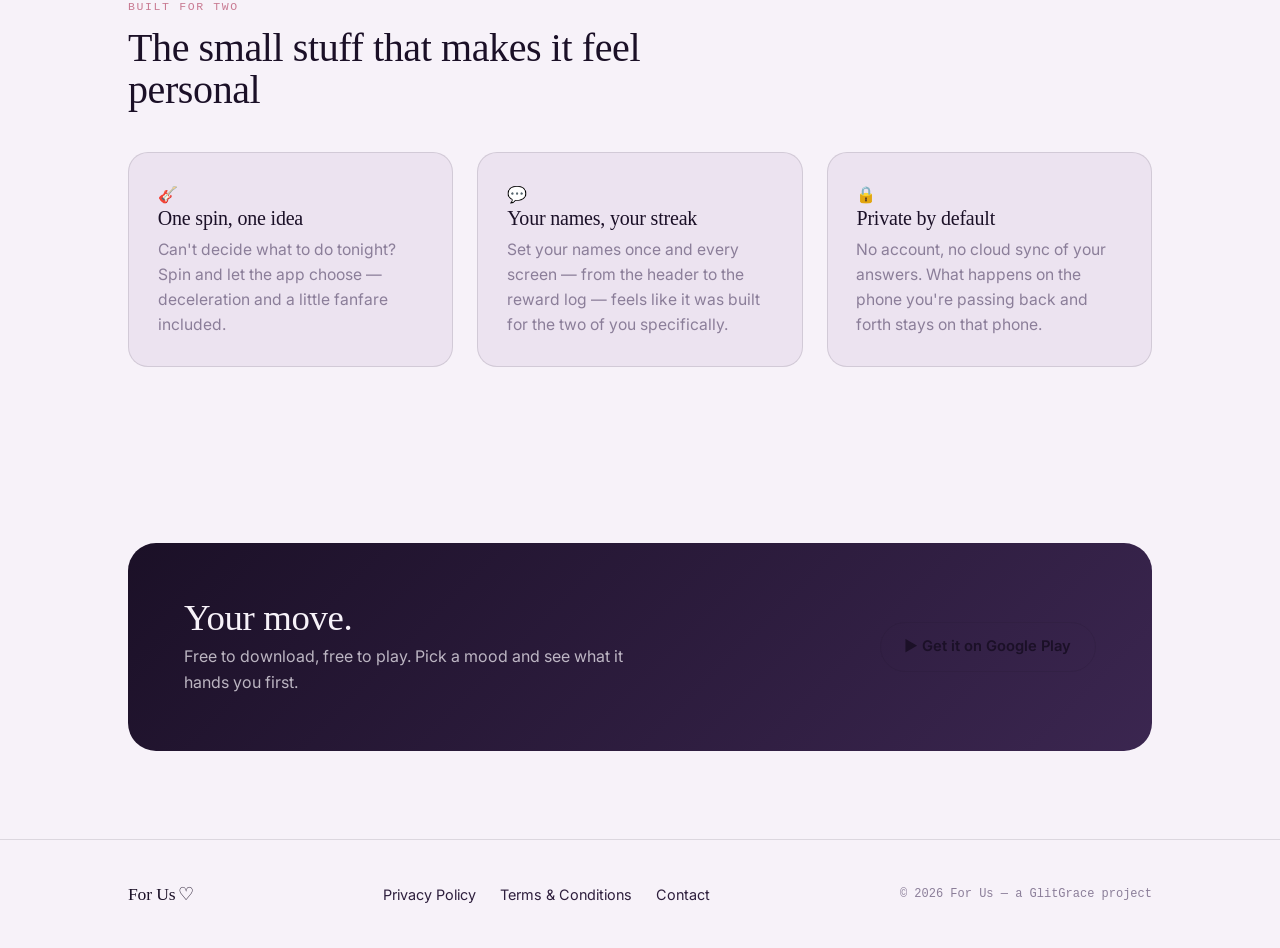
==== commit da115aef: "Revise HTML metadata and content for app promotion Updated the title, meta descriptions, and keyword" ====
--- a/index.html
+++ b/index.html
@@ -3,44 +3,40 @@
 <head>
 <meta charset="UTF-8">
 <meta name="viewport" content="width=device-width, initial-scale=1.0">
-<title>For Us — an app for two, by GlitGrace</title>
-<meta name="description" content="For Us is a small app for couples: spin for a date idea, keep track of what you've tried, and decide together — no algorithm required.">
-<meta name="keywords" content="For Us app, couples app, date night app, date idea generator, relationship app, GlitGrace">
+<title>For Us — two moods, two people, one app</title>
+<meta name="description" content="For Us is the couples app with two sides: Light Mode for cute, wholesome activities and Dark Mode for romantic, intimate ones. Plus Guess Me, a pass-the-phone game, and Alone Now interactive stories. Free on Google Play.">
+<meta name="keywords" content="For Us app, couples app, date night app, couples game, Guess Me game, relationship app, GlitGrace">
 <meta name="author" content="GlitGrace">
 <meta name="robots" content="index, follow">
 <link rel="canonical" href="https://glitgrace.in/">
 
-<!-- Favicons -->
 <link rel="icon" href="/favicon.ico" sizes="any">
 <link rel="icon" type="image/svg+xml" href="/assets/img/favicon.svg">
 <link rel="apple-touch-icon" href="/assets/img/apple-touch-icon.png">
 <link rel="manifest" href="/site.webmanifest">
-<meta name="theme-color" content="#1B1027">
-
-<!-- Open Graph -->
+<meta name="theme-color" content="#0E0B18">
+
 <meta property="og:type" content="website">
 <meta property="og:site_name" content="For Us">
-<meta property="og:title" content="For Us — an app for two">
-<meta property="og:description" content="Stop scrolling. Start deciding, together. Spin for a date idea and keep a running list of what you've tried.">
+<meta property="og:title" content="For Us — two moods, two people, one app">
+<meta property="og:description" content="Light Mode for cute, wholesome activities. Dark Mode for romantic ones. Plus a pass-the-phone game and interactive stories. Free on Google Play.">
 <meta property="og:url" content="https://glitgrace.in/">
 <meta property="og:image" content="https://glitgrace.in/assets/img/og-image.png">
 <meta property="og:image:width" content="1200">
 <meta property="og:image:height" content="630">
-<meta property="og:image:alt" content="For Us — an app for two">
+<meta property="og:image:alt" content="For Us — two moods, two people, one app">
 <meta property="og:locale" content="en_IN">
 
-<!-- Twitter -->
 <meta name="twitter:card" content="summary_large_image">
-<meta name="twitter:title" content="For Us — an app for two">
-<meta name="twitter:description" content="Stop scrolling. Start deciding, together. Spin for a date idea and keep a running list of what you've tried.">
+<meta name="twitter:title" content="For Us — two moods, two people, one app">
+<meta name="twitter:description" content="Light Mode for cute, wholesome activities. Dark Mode for romantic ones. Free on Google Play.">
 <meta name="twitter:image" content="https://glitgrace.in/assets/img/og-image.png">
 
 <link rel="preconnect" href="https://fonts.googleapis.com">
 <link rel="preconnect" href="https://fonts.gstatic.com" crossorigin>
-<link href="https://fonts.googleapis.com/css2?family=Fraunces:ital,wght@0,400;0,500;0,600;1,400;1,500&family=Inter:wght@400;500;600;700&family=Space+Mono:wght@400;700&display=swap" rel="stylesheet">
+<link href="https://fonts.googleapis.com/css2?family=Baloo+2:wght@500;600;700;800&family=Inter:wght@400;500;600;700&display=swap" rel="stylesheet">
 <link rel="stylesheet" href="/assets/css/style.css">
 
-<!-- Structured data -->
 <script type="application/ld+json">
 {
   "@context": "https://schema.org",
@@ -67,8 +63,9 @@
       "name": "For Us",
       "operatingSystem": "Android",
       "applicationCategory": "LifestyleApplication",
-      "description": "A quiet app for couples: spin for a date idea, keep track of what you've tried, and decide together.",
+      "description": "A couples app with two content moods (wholesome and romantic), a pass-the-phone guessing game with rewards, and interactive solo stories.",
       "url": "https://glitgrace.in/",
+      "installUrl": "https://play.google.com/store/apps/details?id=com.yash.forus",
       "image": "https://glitgrace.in/assets/img/og-image.png",
       "publisher": { "@id": "https://glitgrace.in/#organization" },
       "offers": {
@@ -85,7 +82,7 @@
 
 <header class="site-header">
   <div class="wrap">
-    <a href="/" class="wordmark">For<em>Us</em><span class="dot">.</span></a>
+    <a href="/" class="wordmark">For Us <span class="heart">&#9825;</span></a>
     <button class="nav-toggle" aria-expanded="false">MENU</button>
     <nav class="primary">
       <a href="/" aria-current="page">Home</a>
@@ -101,60 +98,151 @@
   <section class="hero">
     <div class="wrap">
       <div>
-        <span class="eyebrow">An app for two</span>
-        <h1>Stop scrolling.<br><em>Start deciding,</em><br>together.</h1>
-        <p class="lede">For Us is a small, quiet app for couples. Spin the wheel, get a date idea you'll actually do, and keep a running list of what you've tried — no feed, no strangers, just the two of you.</p>
+        <span class="eyebrow">&#9889; Now live on Google Play</span>
+        <h1>Two moods.<br>Two people.<br><span class="grad-text">One app.</span></h1>
+        <p class="lede">For Us flips between Light Mode for cute, wholesome date ideas and Dark Mode for the romantic, after-hours kind — plus a pass-the-phone guessing game, solo interactive stories, and streaks worth keeping.</p>
         <div class="cta-row">
-          <span class="btn btn-pill-soft">Coming soon on Google Play</span>
-          <a href="/contact.html" class="btn btn-ghost">Get notified</a>
-        </div>
-      </div>
-      <div class="venn" aria-hidden="true">
-        <div class="circle a"></div>
-        <div class="circle b"></div>
-        <div class="overlap-text"><span>cook something new</span></div>
-      </div>
-    </div>
-  </section>
-
-  <section>
+          <a href="https://play.google.com/store/apps/details?id=com.yash.forus" class="btn btn-grad btn-lg" target="_blank" rel="noopener">&#9654; Get it on Google Play</a>
+          <a href="#moods" class="btn btn-ghost">See how it works</a>
+        </div>
+        <div class="microcopy"><span class="dot"></span> Free to play &middot; No account needed</div>
+      </div>
+      <div class="hero-visual">
+        <div class="glow"></div>
+        <div class="phone">
+          <img src="/assets/img/app/home.jpg" alt="For Us app home screen showing Light Mode, Dark Mode, and Guess Me cards" width="700" height="1556" loading="eager">
+        </div>
+      </div>
+    </div>
+  </section>
+
+  <section id="moods">
     <div class="wrap">
       <div class="section-head">
-        <span class="eyebrow">How it works</span>
-        <h2>Three small things, done well</h2>
-        <p>For Us isn't trying to be everything. It does a few things that actually help two people spend better time together.</p>
+        <span class="eyebrow purple">The core idea</span>
+        <h2>One switch. A completely different night.</h2>
+        <p>Flip the same toggle that's in the app right here — every activity, prompt, and challenge in For Us belongs to one of two moods.</p>
+      </div>
+
+      <div class="mode-demo" data-mode-active="dark">
+        <div class="wrap-inner">
+          <div class="mode-copy">
+            <div class="mode-toggle" role="group" aria-label="Preview app mode">
+              <button type="button" data-mode="light" aria-pressed="false">&#9728;&#65039; Light</button>
+              <button type="button" data-mode="dark" aria-pressed="true">&#127769; Dark</button>
+            </div>
+            <span class="mode-label">DARK MODE</span>
+            <h3>Romantic &amp; a little wild</h3>
+            <p>Flirty challenges, intimate bedtime prompts, and bedroom plays — for after the lights go down.</p>
+          </div>
+          <div class="phone-swap">
+            <div class="phone">
+              <img class="active" data-mode="dark" src="/assets/img/app/intimate-dark.jpg" alt="For Us Dark Mode: an intimate games prompt card" width="700" height="1556">
+              <img data-mode="light" src="/assets/img/app/intimate-light.jpg" alt="For Us Light Mode: the same prompt card, restyled" width="700" height="1556">
+            </div>
+          </div>
+        </div>
+      </div>
+    </div>
+  </section>
+
+  <section>
+    <div class="wrap">
+
+      <div class="feature-row">
+        <div class="feature-row-media">
+          <div class="phone"><img src="/assets/img/app/guess-me-results.jpg" alt="Guess Me results screen showing a 5 out of 5 score and an unlocked reward" width="700" height="1556" loading="lazy"></div>
+        </div>
+        <div class="feature-row-copy">
+          <div class="tag-row"><span class="tag purple">Pass-the-phone</span><span class="tag coral">Custom stakes</span></div>
+          <h3>Guess Me: how well do you actually know them?</h3>
+          <p>Each of you answers privately, then swaps the phone and guesses the other's answers. Get every one right and unlock whatever reward you staked going in — a foot rub, their turn to cook, your call.</p>
+          <a href="https://play.google.com/store/apps/details?id=com.yash.forus" class="btn btn-ghost" target="_blank" rel="noopener">Try it on Google Play</a>
+        </div>
+      </div>
+
+      <div class="feature-row reverse">
+        <div class="feature-row-media">
+          <div class="phone"><img src="/assets/img/app/alone-now.jpg" alt="Alone Now interactive fiction screen with Intimate, Adventure, and Thriller storylines" width="700" height="1556" loading="lazy"></div>
+        </div>
+        <div class="feature-row-copy">
+          <div class="tag-row"><span class="tag">Solo mode</span><span class="tag green">5-min stories</span></div>
+          <h3>Alone Now: pick a storyline, star in it</h3>
+          <p>When your partner's not around, Alone Now hands you a choose-your-own-path story — intimate, adventure, or thriller — with progress saved so you can pick it back up later.</p>
+        </div>
+      </div>
+
+      <div class="feature-row">
+        <div class="feature-row-media">
+          <div class="phone"><img src="/assets/img/app/rewards.jpg" alt="For Us rewards tab showing an unlocked, unclaimed reward ready to be claimed" width="700" height="1556" loading="lazy"></div>
+        </div>
+        <div class="feature-row-copy">
+          <div class="tag-row"><span class="tag coral">&#128293; Streaks</span><span class="tag">Rewards vault</span></div>
+          <h3>Keep the streak, cash in the rewards</h3>
+          <p>Every day you both show up adds to your streak. Every reward you earn sits in one place until you're ready to claim it — so nothing gets forgotten.</p>
+        </div>
+      </div>
+
+    </div>
+  </section>
+
+  <section>
+    <div class="wrap">
+      <div class="stat-strip">
+        <div>
+          <div class="stat-num">295+</div>
+          <div class="stat-label">activities &amp; prompts</div>
+        </div>
+        <div>
+          <div class="stat-num">6</div>
+          <div class="stat-label">activity categories</div>
+        </div>
+        <div>
+          <div class="stat-num">2</div>
+          <div class="stat-label">moods to switch between</div>
+        </div>
+        <div>
+          <div class="stat-num">0</div>
+          <div class="stat-label">accounts required</div>
+        </div>
+      </div>
+    </div>
+  </section>
+
+  <section>
+    <div class="wrap">
+      <div class="section-head">
+        <span class="eyebrow">Built for two</span>
+        <h2>The small stuff that makes it feel personal</h2>
       </div>
       <div class="feature-grid">
         <div class="feature-card">
-          <span class="mark">SPIN</span>
-          <h3>One tap, one idea</h3>
-          <p>Can't decide what to do tonight? Spin the wheel and let it choose for you — the deceleration and little fanfare make even a slow Tuesday feel like an event.</p>
+          <div class="icon-badge">&#127928;</div>
+          <h3>One spin, one idea</h3>
+          <p>Can't decide what to do tonight? Spin and let the app choose — deceleration and a little fanfare included.</p>
         </div>
         <div class="feature-card">
-          <span class="mark">KEEP</span>
-          <h3>A record of "us"</h3>
-          <p>Every idea you've spun and tried gets kept close by, so you can look back on the growing list of things you've done together.</p>
+          <div class="icon-badge">&#128172;</div>
+          <h3>Your names, your streak</h3>
+          <p>Set your names once and every screen — from the header to the reward log — feels like it was built for the two of you specifically.</p>
         </div>
         <div class="feature-card">
-          <span class="mark">LOCAL</span>
-          <h3>Made to just work</h3>
-          <p>No account to create, no feed to scroll. For Us is built to open fast, do its job, and get out of the way of your evening.</p>
-        </div>
-      </div>
-    </div>
-  </section>
-
-  <section class="section-ink">
+          <div class="icon-badge">&#128274;</div>
+          <h3>Private by default</h3>
+          <p>No account, no cloud sync of your answers. What happens on the phone you're passing back and forth stays on that phone.</p>
+        </div>
+      </div>
+    </div>
+  </section>
+
+  <section>
     <div class="wrap">
       <div class="cta-band">
         <div>
-          <h2>For two people,<br>not for an audience.</h2>
-          <p>For Us is currently getting ready for Google Play. Leave your details and we'll let you know the moment it's live.</p>
-        </div>
-        <div class="cta-actions">
-          <a href="/contact.html" class="btn btn-solid">Get notified</a>
-          <small>No spam. Just one email, when it's ready.</small>
-        </div>
+          <h2>Your move.</h2>
+          <p>Free to download, free to play. Pick a mood and see what it hands you first.</p>
+        </div>
+        <a href="https://play.google.com/store/apps/details?id=com.yash.forus" class="btn btn-ghost btn-lg" target="_blank" rel="noopener">&#9654; Get it on Google Play</a>
       </div>
     </div>
   </section>
@@ -163,13 +251,13 @@
 
 <footer class="site-footer">
   <div class="wrap">
-    <a href="/" class="wordmark" style="font-size:1.1rem;">For<em>Us</em><span class="dot">.</span></a>
+    <a href="/" class="wordmark" style="font-size:1.1rem;">For Us <span class="heart">&#9825;</span></a>
     <nav class="foot-links">
       <a href="/privacy.html">Privacy Policy</a>
       <a href="/terms.html">Terms &amp; Conditions</a>
       <a href="/contact.html">Contact</a>
     </nav>
-    <span class="fine">© <span data-year>2026</span> For Us — a GlitGrace project</span>
+    <span class="fine">&copy; <span data-year>2026</span> For Us — a GlitGrace project</span>
   </div>
 </footer>
 
--- a/assets/css/style.css
+++ b/assets/css/style.css
@@ -0,0 +1,472 @@
+/* ==========================================================================
+   For Us — design tokens
+   Ink (deep aubergine) · Paper (pale lavender-white) · Gold · Rose · Mist
+   ========================================================================== */
+
+:root {
+  --ink: #1B1027;
+  --ink-soft: #2E1F3D;
+  --paper: #F7F2F9;
+  --paper-dim: #ECE3F0;
+  --gold: #D6A24C;
+  --gold-soft: #E8C384;
+  --rose: #C97B93;
+  --mist: #8B7E99;
+  --line: rgba(27, 16, 39, 0.12);
+
+  --display: 'Fraunces', Georgia, serif;
+  --body: 'Inter', -apple-system, BlinkMacSystemFont, sans-serif;
+  --mono: 'Space Mono', 'Courier New', monospace;
+
+  --max: 1120px;
+  --pad: clamp(1.25rem, 4vw, 3rem);
+}
+
+* { box-sizing: border-box; }
+
+html {
+  scroll-behavior: smooth;
+}
+
+@media (prefers-reduced-motion: reduce) {
+  html { scroll-behavior: auto; }
+  *, *::before, *::after {
+    animation-duration: 0.001ms !important;
+    animation-iteration-count: 1 !important;
+    transition-duration: 0.001ms !important;
+    scroll-behavior: auto !important;
+  }
+}
+
+body {
+  margin: 0;
+  background: var(--paper);
+  color: var(--ink);
+  font-family: var(--body);
+  font-size: 16px;
+  line-height: 1.6;
+  -webkit-font-smoothing: antialiased;
+}
+
+img { max-width: 100%; display: block; }
+
+a {
+  color: inherit;
+  text-decoration-color: var(--rose);
+  text-underline-offset: 3px;
+}
+
+h1, h2, h3 {
+  font-family: var(--display);
+  font-weight: 500;
+  line-height: 1.05;
+  margin: 0 0 0.5em;
+  letter-spacing: -0.01em;
+}
+
+.eyebrow {
+  font-family: var(--mono);
+  font-size: 0.72rem;
+  letter-spacing: 0.14em;
+  text-transform: uppercase;
+  color: var(--rose);
+  display: inline-block;
+  margin-bottom: 0.9em;
+}
+
+.wrap {
+  max-width: var(--max);
+  margin: 0 auto;
+  padding-left: var(--pad);
+  padding-right: var(--pad);
+}
+
+/* ---------- header ---------- */
+
+.site-header {
+  position: sticky;
+  top: 0;
+  z-index: 50;
+  background: rgba(247, 242, 249, 0.86);
+  backdrop-filter: blur(10px);
+  border-bottom: 1px solid var(--line);
+}
+
+.site-header .wrap {
+  display: flex;
+  align-items: center;
+  justify-content: space-between;
+  height: 76px;
+}
+
+.wordmark {
+  font-family: var(--display);
+  font-size: 1.5rem;
+  font-weight: 500;
+  letter-spacing: -0.01em;
+  text-decoration: none;
+  color: var(--ink);
+  display: flex;
+  align-items: baseline;
+  gap: 0.15em;
+}
+.wordmark em {
+  font-style: italic;
+  color: var(--rose);
+}
+.wordmark .dot {
+  color: var(--gold);
+  font-size: 1.3rem;
+  line-height: 0;
+}
+
+nav.primary {
+  display: flex;
+  align-items: center;
+  gap: 2rem;
+}
+nav.primary a {
+  font-size: 0.92rem;
+  text-decoration: none;
+  color: var(--ink-soft);
+  position: relative;
+}
+nav.primary a[aria-current="page"] {
+  color: var(--ink);
+}
+nav.primary a[aria-current="page"]::after {
+  content: "";
+  position: absolute;
+  left: 0; right: 0; bottom: -6px;
+  height: 2px;
+  background: var(--gold);
+}
+
+.nav-toggle { display: none; }
+
+@media (max-width: 720px) {
+  nav.primary {
+    position: fixed;
+    inset: 76px 0 0 0;
+    background: var(--paper);
+    flex-direction: column;
+    justify-content: flex-start;
+    align-items: flex-start;
+    gap: 1.6rem;
+    padding: 2.2rem var(--pad);
+    transform: translateY(-8px);
+    opacity: 0;
+    pointer-events: none;
+    transition: opacity 0.2s ease, transform 0.2s ease;
+  }
+  nav.primary.open {
+    opacity: 1;
+    transform: translateY(0);
+    pointer-events: auto;
+  }
+  nav.primary a { font-size: 1.25rem; }
+  .nav-toggle {
+    display: block;
+    background: none;
+    border: none;
+    font-family: var(--mono);
+    font-size: 0.8rem;
+    letter-spacing: 0.08em;
+    cursor: pointer;
+    color: var(--ink);
+  }
+}
+
+/* ---------- buttons ---------- */
+
+.btn {
+  display: inline-flex;
+  align-items: center;
+  gap: 0.5em;
+  border-radius: 999px;
+  padding: 0.85em 1.6em;
+  font-size: 0.92rem;
+  font-weight: 600;
+  text-decoration: none;
+  border: 1px solid transparent;
+  cursor: pointer;
+  transition: transform 0.15s ease, background 0.15s ease, border-color .15s ease;
+}
+.btn:focus-visible, a:focus-visible, button:focus-visible {
+  outline: 2px solid var(--gold);
+  outline-offset: 3px;
+}
+.btn-solid {
+  background: var(--ink);
+  color: var(--paper);
+}
+.btn-solid:hover { transform: translateY(-1px); background: var(--ink-soft); }
+
+.btn-ghost {
+  background: transparent;
+  border-color: var(--line);
+  color: var(--ink);
+}
+.btn-ghost:hover { border-color: var(--rose); }
+
+.btn-pill-soft {
+  background: var(--paper-dim);
+  color: var(--mist);
+  cursor: default;
+}
+
+/* ---------- hero ---------- */
+
+.hero {
+  padding: clamp(3rem, 8vw, 6rem) 0 clamp(2rem, 6vw, 4rem);
+}
+.hero .wrap {
+  display: grid;
+  grid-template-columns: 1.05fr 0.95fr;
+  gap: clamp(2rem, 5vw, 4rem);
+  align-items: center;
+}
+@media (max-width: 860px) {
+  .hero .wrap { grid-template-columns: 1fr; }
+}
+
+.hero h1 {
+  font-size: clamp(2.4rem, 5.2vw, 3.6rem);
+}
+.hero h1 em {
+  font-style: italic;
+  color: var(--rose);
+}
+.hero p.lede {
+  font-size: 1.15rem;
+  color: var(--ink-soft);
+  max-width: 42ch;
+  margin: 0 0 1.8rem;
+}
+.hero .cta-row {
+  display: flex;
+  flex-wrap: wrap;
+  gap: 0.9rem;
+  align-items: center;
+}
+
+/* signature: interlocking circles */
+
+.venn {
+  position: relative;
+  width: min(420px, 90vw);
+  height: min(420px, 90vw);
+  margin: 0 auto;
+}
+.venn .circle {
+  position: absolute;
+  top: 50%;
+  width: 62%;
+  height: 62%;
+  border-radius: 50%;
+  mix-blend-mode: multiply;
+}
+.venn .circle.a {
+  left: 30%;
+  transform: translate(-50%, -50%);
+  background: radial-gradient(circle at 35% 30%, var(--gold-soft), var(--gold));
+  animation: drift-a 9s ease-in-out infinite;
+}
+.venn .circle.b {
+  left: 70%;
+  transform: translate(-50%, -50%);
+  background: radial-gradient(circle at 65% 30%, var(--rose), #a85c74);
+  animation: drift-b 9s ease-in-out infinite;
+}
+@keyframes drift-a {
+  0%, 100% { left: 30%; }
+  50% { left: 34%; }
+}
+@keyframes drift-b {
+  0%, 100% { left: 70%; }
+  50% { left: 66%; }
+}
+.venn .overlap-text {
+  position: absolute;
+  inset: 0;
+  display: flex;
+  align-items: center;
+  justify-content: center;
+  text-align: center;
+  padding: 0 18%;
+}
+.venn .overlap-text span {
+  font-family: var(--mono);
+  font-size: 0.85rem;
+  letter-spacing: 0.02em;
+  color: var(--paper);
+  text-shadow: 0 1px 6px rgba(0,0,0,0.25);
+  transition: opacity 0.5s ease;
+}
+
+/* ---------- sections ---------- */
+
+section { padding: clamp(3rem, 7vw, 5.5rem) 0; }
+.section-ink {
+  background: var(--ink);
+  color: var(--paper);
+}
+.section-ink .eyebrow { color: var(--gold-soft); }
+.section-ink .mist-text { color: rgba(247,242,249,0.7); }
+
+.section-head {
+  max-width: 60ch;
+  margin-bottom: 2.6rem;
+}
+.section-head h2 { font-size: clamp(1.8rem, 3.4vw, 2.5rem); }
+.section-head p { color: var(--mist); font-size: 1.05rem; }
+.section-ink .section-head p { color: rgba(247,242,249,0.72); }
+
+.feature-grid {
+  display: grid;
+  grid-template-columns: repeat(3, 1fr);
+  gap: 1.5rem;
+}
+@media (max-width: 860px) {
+  .feature-grid { grid-template-columns: 1fr; }
+}
+.feature-card {
+  background: var(--paper-dim);
+  border-radius: 20px;
+  padding: 1.8rem;
+  border: 1px solid var(--line);
+}
+.section-ink .feature-card {
+  background: rgba(247,242,249,0.06);
+  border-color: rgba(247,242,249,0.14);
+}
+.feature-card .mark {
+  font-family: var(--mono);
+  font-size: 0.75rem;
+  color: var(--gold);
+  letter-spacing: 0.08em;
+  display: block;
+  margin-bottom: 0.9rem;
+}
+.feature-card h3 {
+  font-size: 1.25rem;
+  margin-bottom: 0.5rem;
+}
+.feature-card p {
+  color: var(--mist);
+  font-size: 0.98rem;
+  margin: 0;
+}
+.section-ink .feature-card p { color: rgba(247,242,249,0.72); }
+
+/* download / CTA band */
+.cta-band {
+  display: flex;
+  flex-wrap: wrap;
+  align-items: center;
+  justify-content: space-between;
+  gap: 2rem;
+  background: linear-gradient(135deg, var(--ink) 0%, #3B2650 100%);
+  color: var(--paper);
+  border-radius: 28px;
+  padding: clamp(2rem, 5vw, 3.5rem);
+}
+.cta-band h2 { font-size: clamp(1.7rem, 3vw, 2.3rem); margin-bottom: 0.4rem; }
+.cta-band p { color: rgba(247,242,249,0.72); margin: 0; max-width: 44ch; }
+.cta-actions { display: flex; flex-direction: column; gap: 0.6rem; align-items: flex-start; }
+.cta-actions small { font-family: var(--mono); font-size: 0.72rem; color: rgba(247,242,249,0.55); }
+
+/* ---------- footer ---------- */
+
+.site-footer {
+  border-top: 1px solid var(--line);
+  padding: 2.5rem 0;
+}
+.site-footer .wrap {
+  display: flex;
+  flex-wrap: wrap;
+  gap: 1.5rem;
+  align-items: center;
+  justify-content: space-between;
+}
+.site-footer .foot-links {
+  display: flex;
+  gap: 1.5rem;
+  flex-wrap: wrap;
+  font-size: 0.9rem;
+}
+.site-footer .foot-links a { text-decoration: none; color: var(--ink-soft); }
+.site-footer .foot-links a:hover { color: var(--rose); }
+.site-footer .fine {
+  font-family: var(--mono);
+  font-size: 0.75rem;
+  color: var(--mist);
+}
+
+/* ---------- legal / doc pages ---------- */
+
+.doc {
+  padding: clamp(2.5rem, 6vw, 4rem) 0 4rem;
+}
+.doc .wrap { max-width: 760px; }
+.doc h1 { font-size: clamp(2rem, 4vw, 2.6rem); margin-bottom: 0.3rem; }
+.doc .updated {
+  font-family: var(--mono);
+  font-size: 0.78rem;
+  color: var(--mist);
+  margin-bottom: 2.5rem;
+  display: block;
+}
+.doc h2 {
+  font-size: 1.3rem;
+  margin-top: 2.4rem;
+  padding-top: 0.4rem;
+  border-top: 1px solid var(--line);
+}
+.doc h2:first-of-type { border-top: none; padding-top: 0; }
+.doc p, .doc li { color: var(--ink-soft); font-size: 1rem; }
+.doc ul { padding-left: 1.2rem; }
+.doc a { color: var(--rose); }
+.doc strong { color: var(--ink); }
+.doc .callout {
+  background: var(--paper-dim);
+  border-left: 3px solid var(--gold);
+  border-radius: 4px;
+  padding: 1rem 1.2rem;
+  font-size: 0.92rem;
+  color: var(--ink-soft);
+  margin: 1.5rem 0;
+}
+
+/* ---------- contact page specifics ---------- */
+
+.contact-grid {
+  display: grid;
+  grid-template-columns: repeat(2, 1fr);
+  gap: 1.5rem;
+  margin-top: 2rem;
+}
+@media (max-width: 700px) {
+  .contact-grid { grid-template-columns: 1fr; }
+}
+.contact-card {
+  background: var(--paper-dim);
+  border-radius: 18px;
+  padding: 1.6rem;
+  border: 1px solid var(--line);
+}
+.contact-card .mark {
+  font-family: var(--mono);
+  font-size: 0.72rem;
+  color: var(--rose);
+  letter-spacing: 0.08em;
+  display: block;
+  margin-bottom: 0.6rem;
+}
+.contact-card a.big-link {
+  font-family: var(--display);
+  font-size: 1.3rem;
+  text-decoration: none;
+  color: var(--ink);
+}
+.contact-card a.big-link:hover { color: var(--rose); }
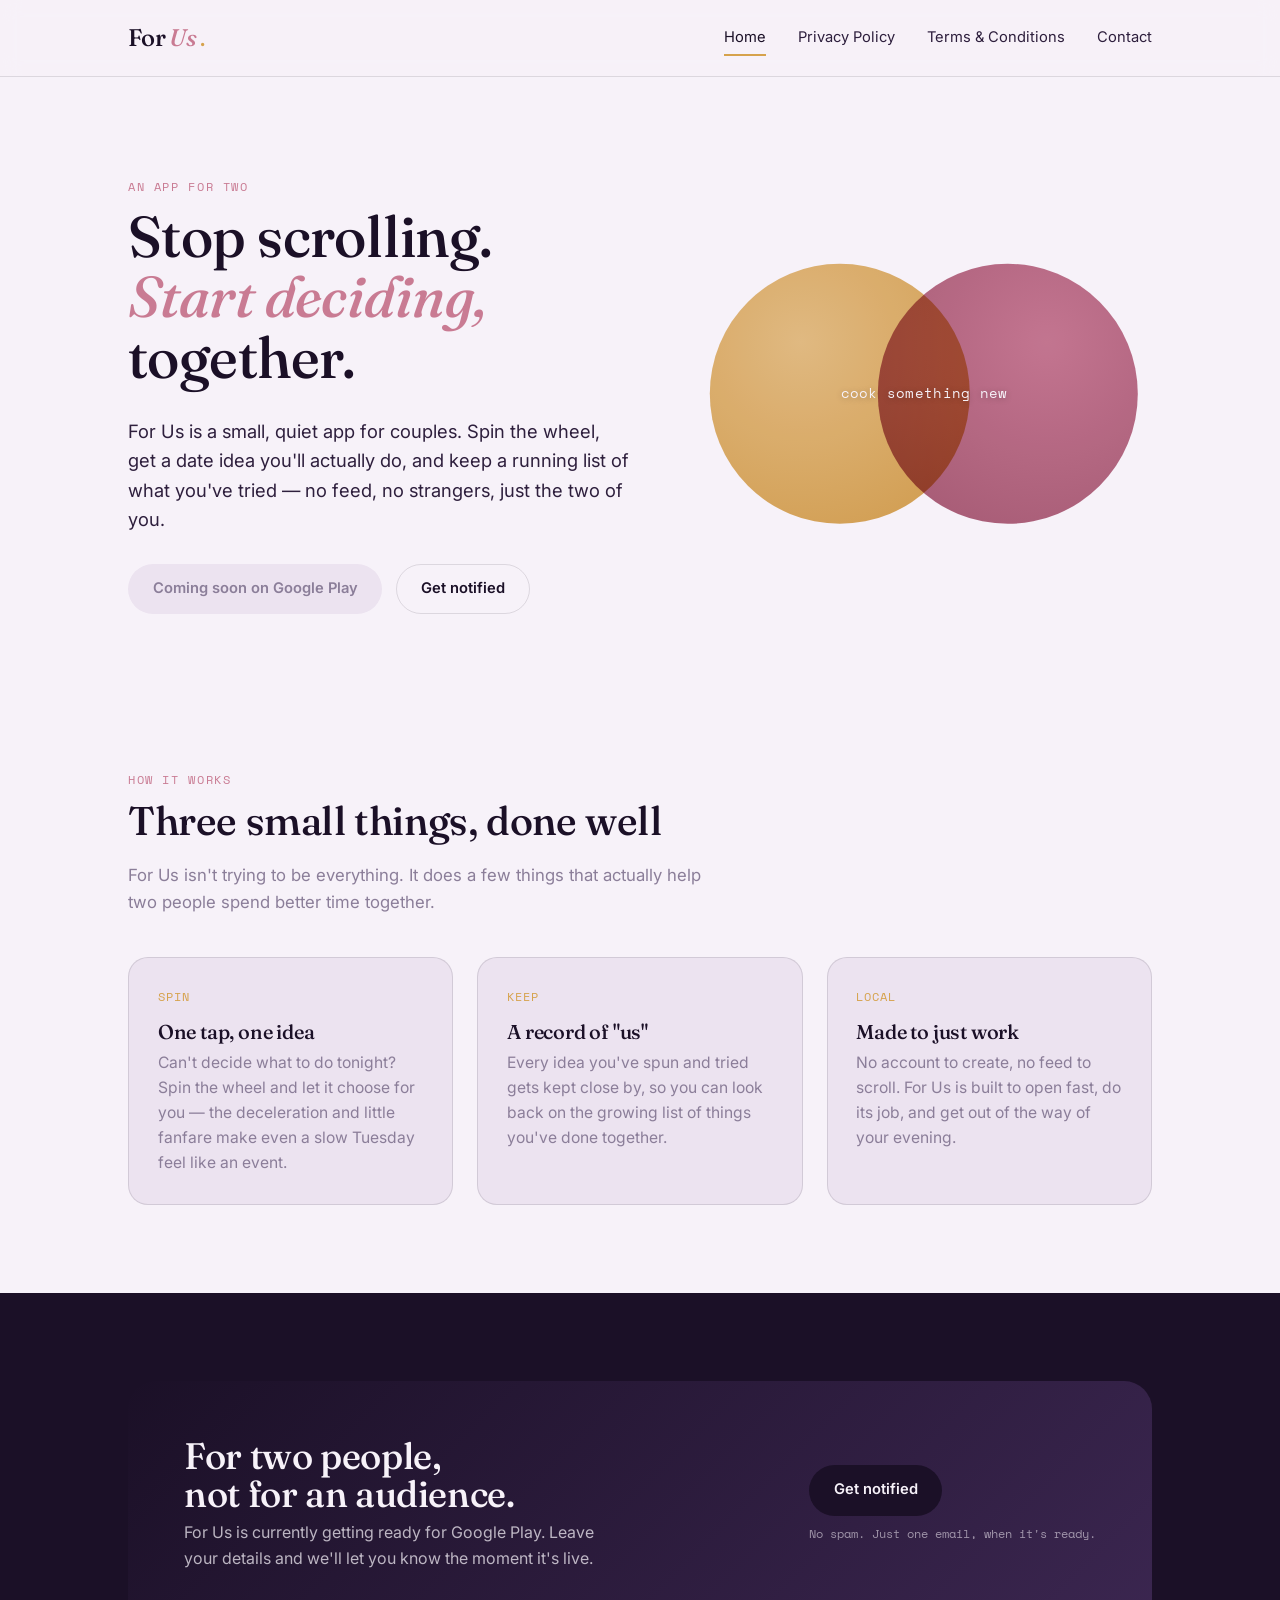
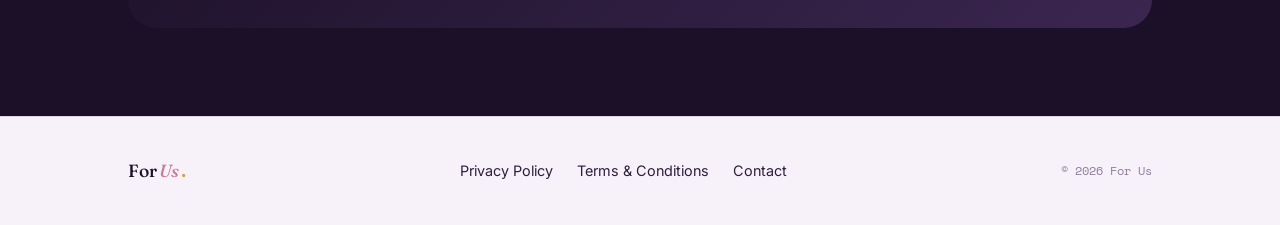
==== commit 442da55e: "Add files via upload" ====
--- a/index.html
+++ b/index.html
@@ -3,92 +3,24 @@
 <head>
 <meta charset="UTF-8">
 <meta name="viewport" content="width=device-width, initial-scale=1.0">
-<title>For Us — two moods, two people, one app</title>
-<meta name="description" content="For Us is the couples app with two sides: Light Mode for cute, wholesome activities and Dark Mode for romantic, intimate ones. Plus Guess Me, a pass-the-phone game, and Alone Now interactive stories. Free on Google Play.">
-<meta name="keywords" content="For Us app, couples app, date night app, couples game, Guess Me game, relationship app, GlitGrace">
-<meta name="author" content="GlitGrace">
-<meta name="robots" content="index, follow">
-<link rel="canonical" href="https://glitgrace.in/">
-
-<link rel="icon" href="/favicon.ico" sizes="any">
-<link rel="icon" type="image/svg+xml" href="/assets/img/favicon.svg">
-<link rel="apple-touch-icon" href="/assets/img/apple-touch-icon.png">
-<link rel="manifest" href="/site.webmanifest">
-<meta name="theme-color" content="#0E0B18">
-
-<meta property="og:type" content="website">
-<meta property="og:site_name" content="For Us">
-<meta property="og:title" content="For Us — two moods, two people, one app">
-<meta property="og:description" content="Light Mode for cute, wholesome activities. Dark Mode for romantic ones. Plus a pass-the-phone game and interactive stories. Free on Google Play.">
-<meta property="og:url" content="https://glitgrace.in/">
-<meta property="og:image" content="https://glitgrace.in/assets/img/og-image.png">
-<meta property="og:image:width" content="1200">
-<meta property="og:image:height" content="630">
-<meta property="og:image:alt" content="For Us — two moods, two people, one app">
-<meta property="og:locale" content="en_IN">
-
-<meta name="twitter:card" content="summary_large_image">
-<meta name="twitter:title" content="For Us — two moods, two people, one app">
-<meta name="twitter:description" content="Light Mode for cute, wholesome activities. Dark Mode for romantic ones. Free on Google Play.">
-<meta name="twitter:image" content="https://glitgrace.in/assets/img/og-image.png">
-
+<title>For Us — an app for two</title>
+<meta name="description" content="For Us is a small app for couples: spin for a date idea, keep track of what you've tried, and decide together — no algorithm required.">
 <link rel="preconnect" href="https://fonts.googleapis.com">
 <link rel="preconnect" href="https://fonts.gstatic.com" crossorigin>
-<link href="https://fonts.googleapis.com/css2?family=Baloo+2:wght@500;600;700;800&family=Inter:wght@400;500;600;700&display=swap" rel="stylesheet">
-<link rel="stylesheet" href="/assets/css/style.css">
-
-<script type="application/ld+json">
-{
-  "@context": "https://schema.org",
-  "@graph": [
-    {
-      "@type": "Organization",
-      "@id": "https://glitgrace.in/#organization",
-      "name": "GlitGrace",
-      "url": "https://glitgrace.in/",
-      "logo": "https://glitgrace.in/assets/img/icon-512.png",
-      "email": "contact@glitgrace.in",
-      "sameAs": []
-    },
-    {
-      "@type": "WebSite",
-      "@id": "https://glitgrace.in/#website",
-      "url": "https://glitgrace.in/",
-      "name": "For Us",
-      "publisher": { "@id": "https://glitgrace.in/#organization" },
-      "inLanguage": "en"
-    },
-    {
-      "@type": "MobileApplication",
-      "name": "For Us",
-      "operatingSystem": "Android",
-      "applicationCategory": "LifestyleApplication",
-      "description": "A couples app with two content moods (wholesome and romantic), a pass-the-phone guessing game with rewards, and interactive solo stories.",
-      "url": "https://glitgrace.in/",
-      "installUrl": "https://play.google.com/store/apps/details?id=com.yash.forus",
-      "image": "https://glitgrace.in/assets/img/og-image.png",
-      "publisher": { "@id": "https://glitgrace.in/#organization" },
-      "offers": {
-        "@type": "Offer",
-        "price": "0",
-        "priceCurrency": "INR"
-      }
-    }
-  ]
-}
-</script>
+<link href="https://fonts.googleapis.com/css2?family=Fraunces:ital,wght@0,400;0,500;0,600;1,400;1,500&family=Inter:wght@400;500;600;700&family=Space+Mono:wght@400;700&display=swap" rel="stylesheet">
+<link rel="stylesheet" href="assets/css/style.css">
 </head>
 <body>
 
 <header class="site-header">
   <div class="wrap">
-    <a href="/" class="wordmark">For Us <span class="heart">&#9825;</span></a>
+    <a href="index.html" class="wordmark">For<em>Us</em><span class="dot">.</span></a>
     <button class="nav-toggle" aria-expanded="false">MENU</button>
     <nav class="primary">
-      <a href="/" aria-current="page">Home</a>
-      <a href="/privacy.html">Privacy Policy</a>
-      <a href="/terms.html">Terms &amp; Conditions</a>
-      <a href="/contact.html">Contact</a>
+      <a href="index.html" aria-current="page">Home</a>
+      <a href="privacy.html">Privacy Policy</a>
+      <a href="terms.html">Terms &amp; Conditions</a>
+      <a href="contact.html">Contact</a>
     </nav>
   </div>
 </header>
@@ -98,113 +30,18 @@
   <section class="hero">
     <div class="wrap">
       <div>
-        <span class="eyebrow">&#9889; Now live on Google Play</span>
-        <h1>Two moods.<br>Two people.<br><span class="grad-text">One app.</span></h1>
-        <p class="lede">For Us flips between Light Mode for cute, wholesome date ideas and Dark Mode for the romantic, after-hours kind — plus a pass-the-phone guessing game, solo interactive stories, and streaks worth keeping.</p>
+        <span class="eyebrow">An app for two</span>
+        <h1>Stop scrolling.<br><em>Start deciding,</em><br>together.</h1>
+        <p class="lede">For Us is a small, quiet app for couples. Spin the wheel, get a date idea you'll actually do, and keep a running list of what you've tried — no feed, no strangers, just the two of you.</p>
         <div class="cta-row">
-          <a href="https://play.google.com/store/apps/details?id=com.yash.forus" class="btn btn-grad btn-lg" target="_blank" rel="noopener">&#9654; Get it on Google Play</a>
-          <a href="#moods" class="btn btn-ghost">See how it works</a>
-        </div>
-        <div class="microcopy"><span class="dot"></span> Free to play &middot; No account needed</div>
-      </div>
-      <div class="hero-visual">
-        <div class="glow"></div>
-        <div class="phone">
-          <img src="/assets/img/app/home.jpg" alt="For Us app home screen showing Light Mode, Dark Mode, and Guess Me cards" width="700" height="1556" loading="eager">
+          <span class="btn btn-pill-soft">Coming soon on Google Play</span>
+          <a href="contact.html" class="btn btn-ghost">Get notified</a>
         </div>
       </div>
-    </div>
-  </section>
-
-  <section id="moods">
-    <div class="wrap">
-      <div class="section-head">
-        <span class="eyebrow purple">The core idea</span>
-        <h2>One switch. A completely different night.</h2>
-        <p>Flip the same toggle that's in the app right here — every activity, prompt, and challenge in For Us belongs to one of two moods.</p>
-      </div>
-
-      <div class="mode-demo" data-mode-active="dark">
-        <div class="wrap-inner">
-          <div class="mode-copy">
-            <div class="mode-toggle" role="group" aria-label="Preview app mode">
-              <button type="button" data-mode="light" aria-pressed="false">&#9728;&#65039; Light</button>
-              <button type="button" data-mode="dark" aria-pressed="true">&#127769; Dark</button>
-            </div>
-            <span class="mode-label">DARK MODE</span>
-            <h3>Romantic &amp; a little wild</h3>
-            <p>Flirty challenges, intimate bedtime prompts, and bedroom plays — for after the lights go down.</p>
-          </div>
-          <div class="phone-swap">
-            <div class="phone">
-              <img class="active" data-mode="dark" src="/assets/img/app/intimate-dark.jpg" alt="For Us Dark Mode: an intimate games prompt card" width="700" height="1556">
-              <img data-mode="light" src="/assets/img/app/intimate-light.jpg" alt="For Us Light Mode: the same prompt card, restyled" width="700" height="1556">
-            </div>
-          </div>
-        </div>
-      </div>
-    </div>
-  </section>
-
-  <section>
-    <div class="wrap">
-
-      <div class="feature-row">
-        <div class="feature-row-media">
-          <div class="phone"><img src="/assets/img/app/guess-me-results.jpg" alt="Guess Me results screen showing a 5 out of 5 score and an unlocked reward" width="700" height="1556" loading="lazy"></div>
-        </div>
-        <div class="feature-row-copy">
-          <div class="tag-row"><span class="tag purple">Pass-the-phone</span><span class="tag coral">Custom stakes</span></div>
-          <h3>Guess Me: how well do you actually know them?</h3>
-          <p>Each of you answers privately, then swaps the phone and guesses the other's answers. Get every one right and unlock whatever reward you staked going in — a foot rub, their turn to cook, your call.</p>
-          <a href="https://play.google.com/store/apps/details?id=com.yash.forus" class="btn btn-ghost" target="_blank" rel="noopener">Try it on Google Play</a>
-        </div>
-      </div>
-
-      <div class="feature-row reverse">
-        <div class="feature-row-media">
-          <div class="phone"><img src="/assets/img/app/alone-now.jpg" alt="Alone Now interactive fiction screen with Intimate, Adventure, and Thriller storylines" width="700" height="1556" loading="lazy"></div>
-        </div>
-        <div class="feature-row-copy">
-          <div class="tag-row"><span class="tag">Solo mode</span><span class="tag green">5-min stories</span></div>
-          <h3>Alone Now: pick a storyline, star in it</h3>
-          <p>When your partner's not around, Alone Now hands you a choose-your-own-path story — intimate, adventure, or thriller — with progress saved so you can pick it back up later.</p>
-        </div>
-      </div>
-
-      <div class="feature-row">
-        <div class="feature-row-media">
-          <div class="phone"><img src="/assets/img/app/rewards.jpg" alt="For Us rewards tab showing an unlocked, unclaimed reward ready to be claimed" width="700" height="1556" loading="lazy"></div>
-        </div>
-        <div class="feature-row-copy">
-          <div class="tag-row"><span class="tag coral">&#128293; Streaks</span><span class="tag">Rewards vault</span></div>
-          <h3>Keep the streak, cash in the rewards</h3>
-          <p>Every day you both show up adds to your streak. Every reward you earn sits in one place until you're ready to claim it — so nothing gets forgotten.</p>
-        </div>
-      </div>
-
-    </div>
-  </section>
-
-  <section>
-    <div class="wrap">
-      <div class="stat-strip">
-        <div>
-          <div class="stat-num">295+</div>
-          <div class="stat-label">activities &amp; prompts</div>
-        </div>
-        <div>
-          <div class="stat-num">6</div>
-          <div class="stat-label">activity categories</div>
-        </div>
-        <div>
-          <div class="stat-num">2</div>
-          <div class="stat-label">moods to switch between</div>
-        </div>
-        <div>
-          <div class="stat-num">0</div>
-          <div class="stat-label">accounts required</div>
-        </div>
+      <div class="venn" aria-hidden="true">
+        <div class="circle a"></div>
+        <div class="circle b"></div>
+        <div class="overlap-text"><span>cook something new</span></div>
       </div>
     </div>
   </section>
@@ -212,37 +49,41 @@
   <section>
     <div class="wrap">
       <div class="section-head">
-        <span class="eyebrow">Built for two</span>
-        <h2>The small stuff that makes it feel personal</h2>
+        <span class="eyebrow">How it works</span>
+        <h2>Three small things, done well</h2>
+        <p>For Us isn't trying to be everything. It does a few things that actually help two people spend better time together.</p>
       </div>
       <div class="feature-grid">
         <div class="feature-card">
-          <div class="icon-badge">&#127928;</div>
-          <h3>One spin, one idea</h3>
-          <p>Can't decide what to do tonight? Spin and let the app choose — deceleration and a little fanfare included.</p>
+          <span class="mark">SPIN</span>
+          <h3>One tap, one idea</h3>
+          <p>Can't decide what to do tonight? Spin the wheel and let it choose for you — the deceleration and little fanfare make even a slow Tuesday feel like an event.</p>
         </div>
         <div class="feature-card">
-          <div class="icon-badge">&#128172;</div>
-          <h3>Your names, your streak</h3>
-          <p>Set your names once and every screen — from the header to the reward log — feels like it was built for the two of you specifically.</p>
+          <span class="mark">KEEP</span>
+          <h3>A record of "us"</h3>
+          <p>Every idea you've spun and tried gets kept close by, so you can look back on the growing list of things you've done together.</p>
         </div>
         <div class="feature-card">
-          <div class="icon-badge">&#128274;</div>
-          <h3>Private by default</h3>
-          <p>No account, no cloud sync of your answers. What happens on the phone you're passing back and forth stays on that phone.</p>
+          <span class="mark">LOCAL</span>
+          <h3>Made to just work</h3>
+          <p>No account to create, no feed to scroll. For Us is built to open fast, do its job, and get out of the way of your evening.</p>
         </div>
       </div>
     </div>
   </section>
 
-  <section>
+  <section class="section-ink">
     <div class="wrap">
       <div class="cta-band">
         <div>
-          <h2>Your move.</h2>
-          <p>Free to download, free to play. Pick a mood and see what it hands you first.</p>
+          <h2>For two people,<br>not for an audience.</h2>
+          <p>For Us is currently getting ready for Google Play. Leave your details and we'll let you know the moment it's live.</p>
         </div>
-        <a href="https://play.google.com/store/apps/details?id=com.yash.forus" class="btn btn-ghost btn-lg" target="_blank" rel="noopener">&#9654; Get it on Google Play</a>
+        <div class="cta-actions">
+          <a href="contact.html" class="btn btn-solid">Get notified</a>
+          <small>No spam. Just one email, when it's ready.</small>
+        </div>
       </div>
     </div>
   </section>
@@ -251,16 +92,16 @@
 
 <footer class="site-footer">
   <div class="wrap">
-    <a href="/" class="wordmark" style="font-size:1.1rem;">For Us <span class="heart">&#9825;</span></a>
+    <a href="index.html" class="wordmark" style="font-size:1.1rem;">For<em>Us</em><span class="dot">.</span></a>
     <nav class="foot-links">
-      <a href="/privacy.html">Privacy Policy</a>
-      <a href="/terms.html">Terms &amp; Conditions</a>
-      <a href="/contact.html">Contact</a>
+      <a href="privacy.html">Privacy Policy</a>
+      <a href="terms.html">Terms &amp; Conditions</a>
+      <a href="contact.html">Contact</a>
     </nav>
-    <span class="fine">&copy; <span data-year>2026</span> For Us — a GlitGrace project</span>
+    <span class="fine">© <span data-year>2026</span> For Us</span>
   </div>
 </footer>
 
-<script src="/assets/js/main.js"></script>
+<script src="assets/js/main.js"></script>
 </body>
 </html>
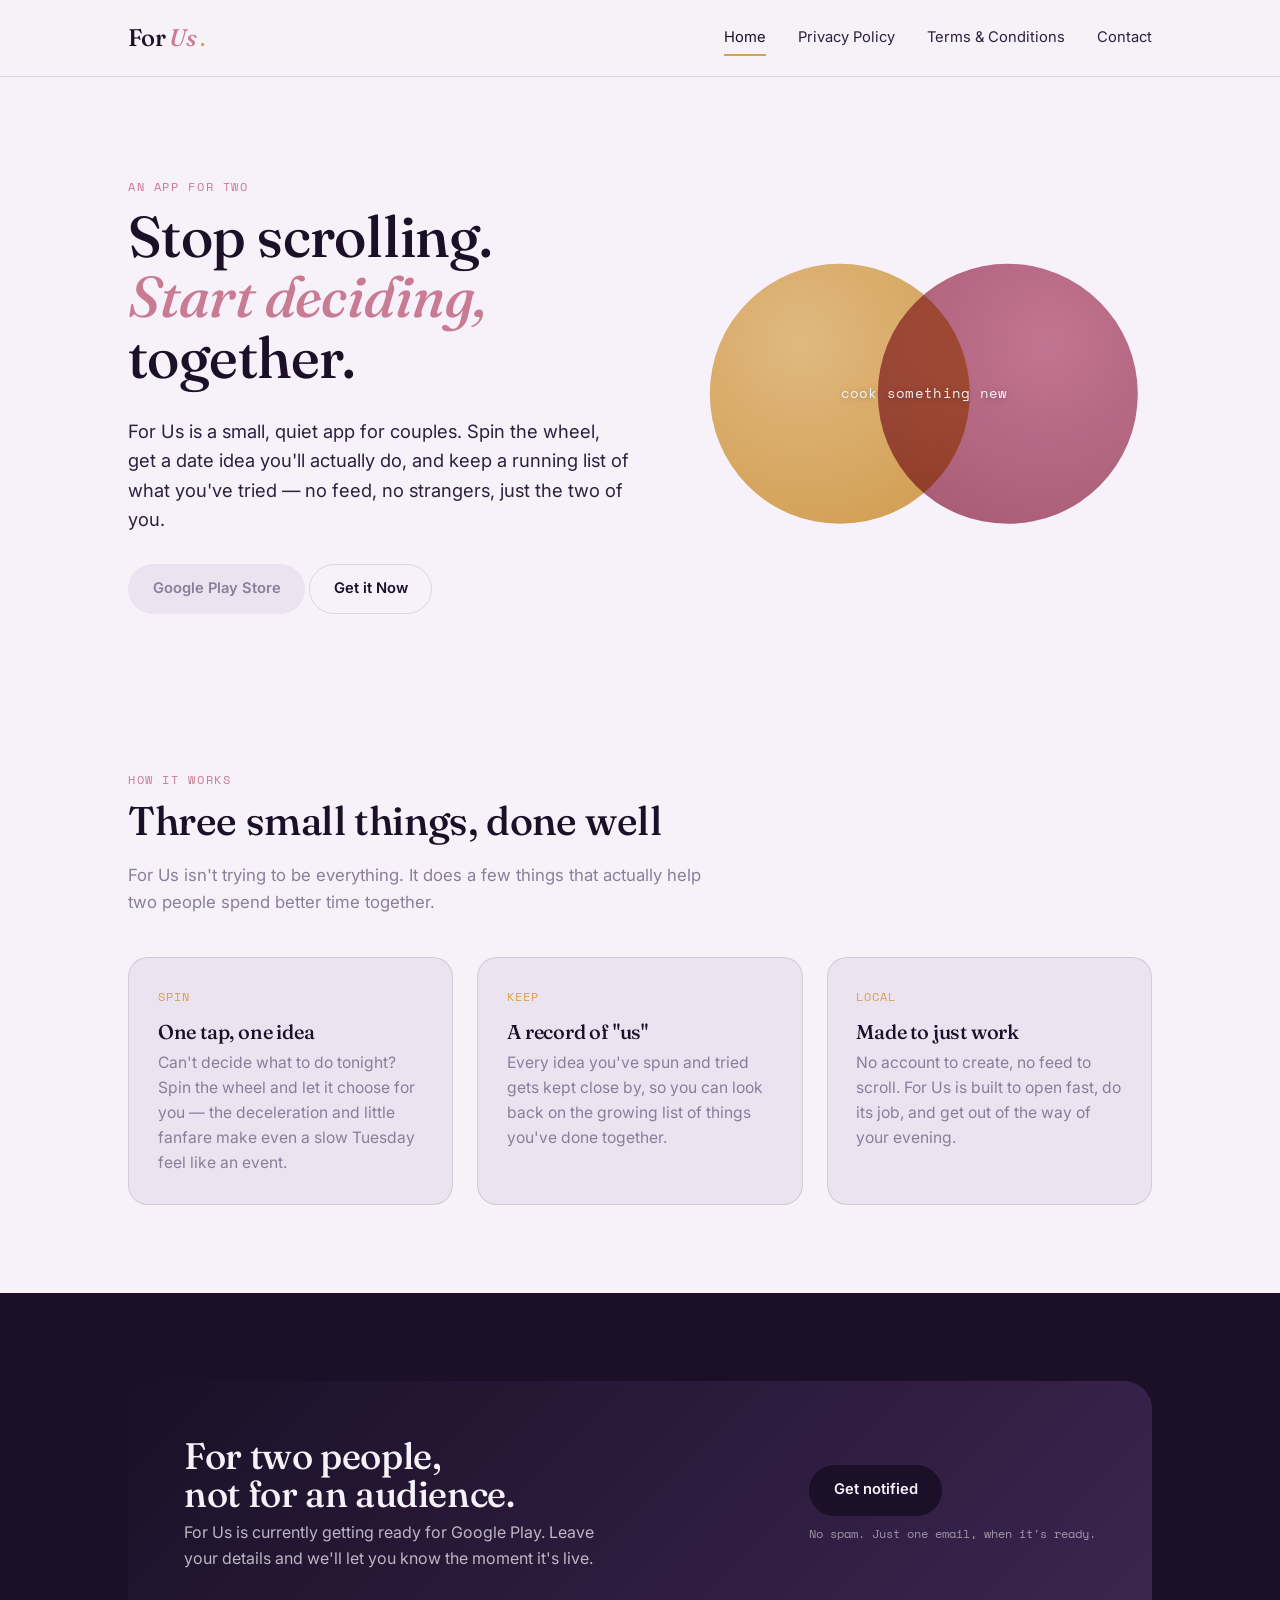
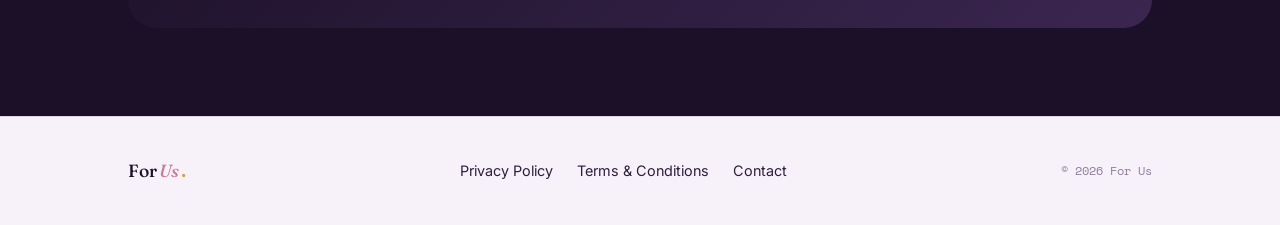
==== commit bdcf07a5: "Update call-to-action section in index.html" ====
--- a/index.html
+++ b/index.html
@@ -33,9 +33,9 @@
         <span class="eyebrow">An app for two</span>
         <h1>Stop scrolling.<br><em>Start deciding,</em><br>together.</h1>
         <p class="lede">For Us is a small, quiet app for couples. Spin the wheel, get a date idea you'll actually do, and keep a running list of what you've tried — no feed, no strangers, just the two of you.</p>
-        <div class="cta-row">
-          <span class="btn btn-pill-soft">Coming soon on Google Play</span>
-          <a href="contact.html" class="btn btn-ghost">Get notified</a>
+        <div class="cta-action">
+          <span class="btn btn-pill-soft">Google Play Store</span>
+          <a href="https://play.google.com/store/apps/details?id=com.yash.forus" class="btn btn-ghost">Get it Now</a>
         </div>
       </div>
       <div class="venn" aria-hidden="true">
